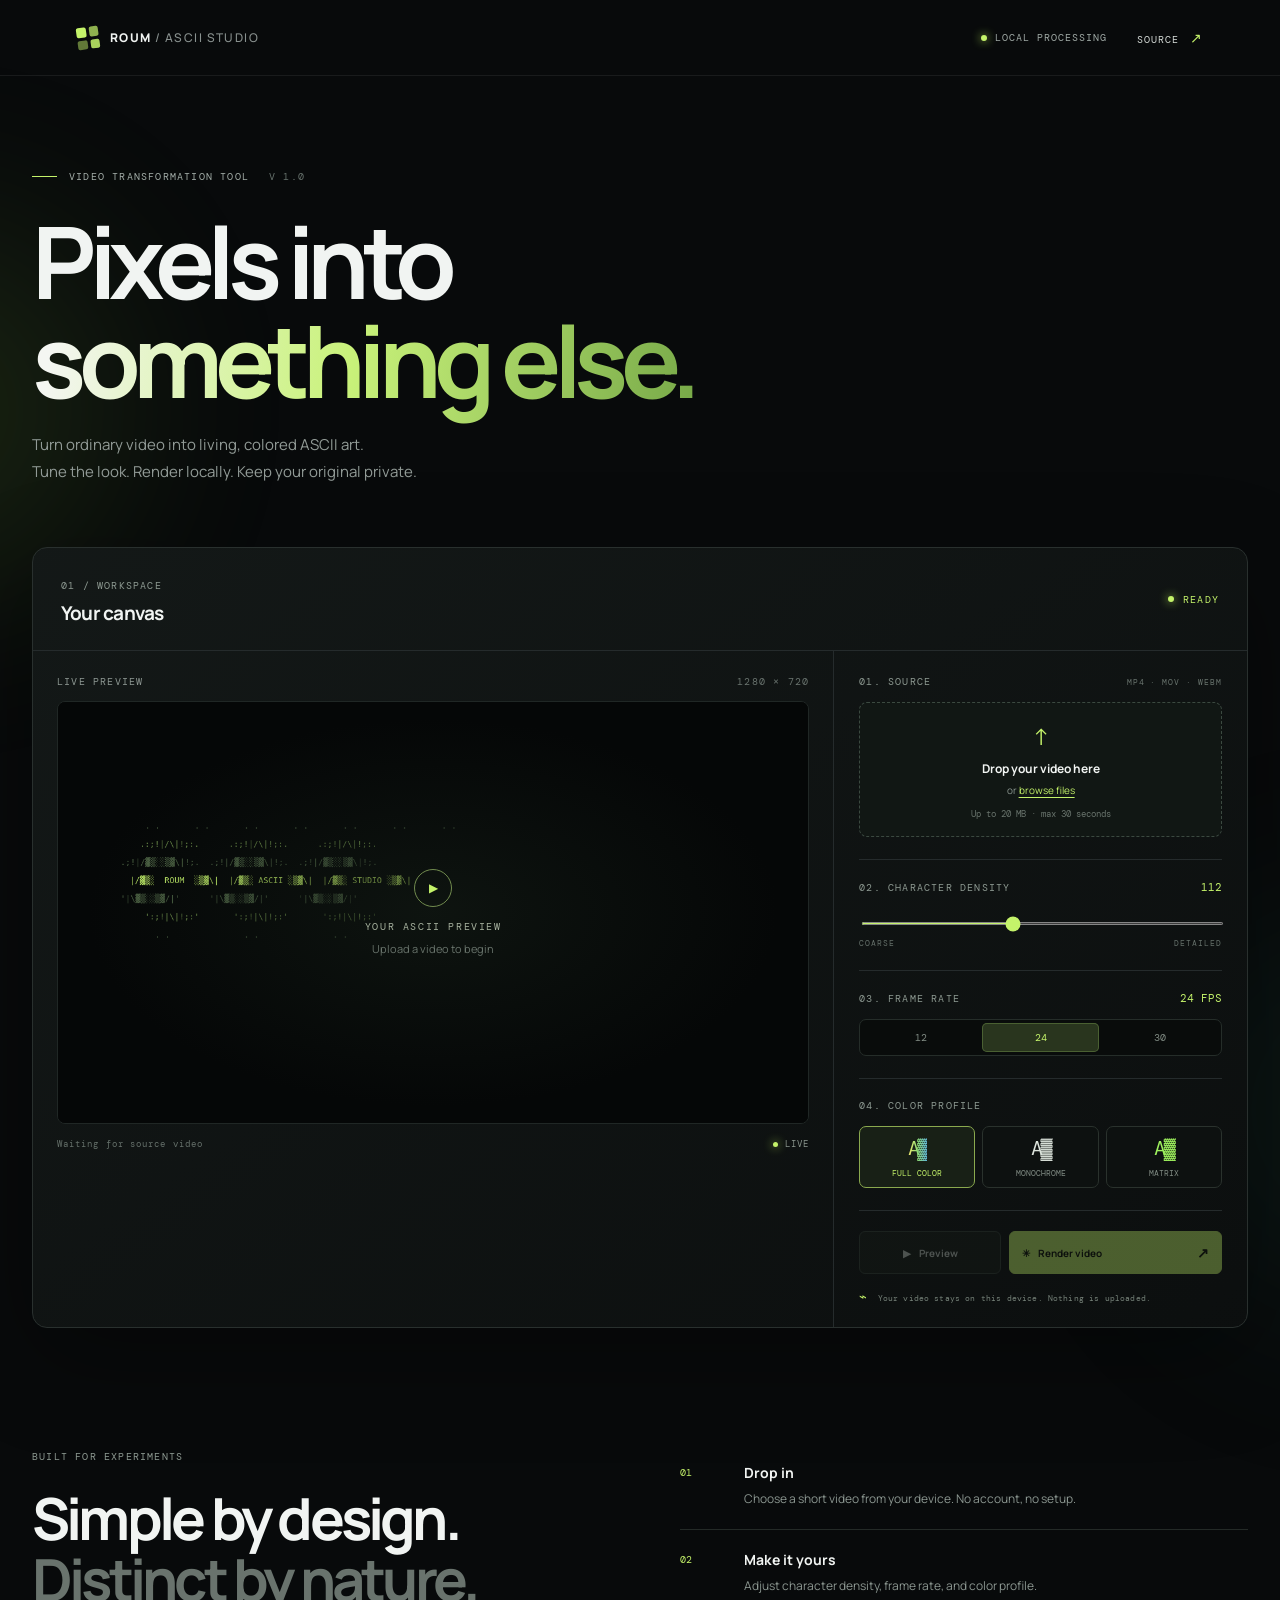
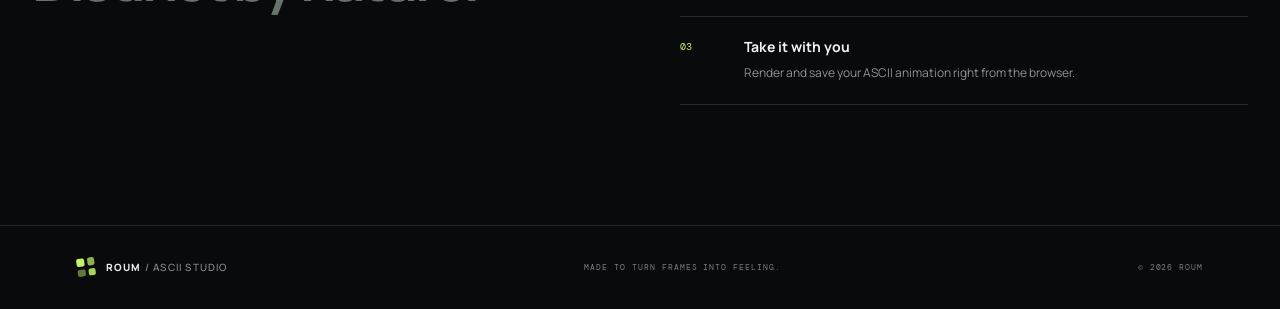
==== index.html @ 5802cc99 "Fix relative navigation for GitHub Pages project path" ====
<!doctype html>
<html lang="en"><head><meta charset="utf-8"><meta name="viewport" content="width=device-width, initial-scale=1, viewport-fit=cover"><meta name="theme-color" content="#080a0b"><meta name="description" content="Turn your videos into vivid, animated ASCII art. Free, private, and processed right in your browser."><title>Roum ASCII Studio — Video to ASCII</title><link rel="stylesheet" href="./styles.css"><script type="module" src="./app.js"></script></head>
<body><div class="ambient ambient-one"></div><div class="ambient ambient-two"></div>
<header class="topbar"><a class="brand" href="./" aria-label="Roum ASCII Studio home"><span class="brand-mark"><span></span><span></span><span></span><span></span></span><span>ROUM<span class="brand-light"> / ASCII STUDIO</span></span></a><div class="topbar-right"><span class="privacy"><i></i> LOCAL PROCESSING</span><a class="github-link" href="https://github.com/9wpxd9ychc-dot/roum-ascii-bot" target="_blank" rel="noreferrer">SOURCE <span>↗</span></a></div></header>
<main><section class="hero"><div class="eyebrow"><span class="eyebrow-line"></span> VIDEO TRANSFORMATION TOOL <span class="version">V 1.0</span></div><h1>Pixels into<br><span class="gradient-text">something else.</span></h1><p class="hero-copy">Turn ordinary video into living, colored ASCII art.<br class="desktop-only"> Tune the look. Render locally. Keep your original private.</p></section>
<section class="studio" aria-label="ASCII video studio"><div class="studio-head"><div><span class="section-kicker">01 / WORKSPACE</span><h2>Your canvas</h2></div><span class="workspace-status" id="workspaceStatus"><i></i> READY</span></div>
<div class="workspace-grid"><div class="preview-panel"><div class="panel-top"><span>LIVE PREVIEW</span><span class="preview-dimensions" id="previewDimensions">1280 × 720</span></div><div class="preview-wrap" id="previewWrap"><canvas id="previewCanvas" width="1280" height="720" aria-label="ASCII video preview"></canvas><div class="preview-overlay" id="previewOverlay"><div class="play-symbol">▶</div><span>YOUR ASCII PREVIEW</span><small>Upload a video to begin</small></div></div><div class="preview-foot"><span id="previewHint">Waiting for source video</span><span class="live-dot"><i></i> LIVE</span></div></div>
<aside class="control-panel"><div class="control-block"><div class="control-heading"><span class="section-kicker">01. SOURCE</span><span class="tiny-label">MP4 · MOV · WEBM</span></div><label class="upload-zone" id="uploadZone" for="videoInput"><input id="videoInput" type="file" accept="video/mp4,video/quicktime,video/webm,video/*"><span class="upload-icon">↑</span><strong>Drop your video here</strong><span>or <u>browse files</u></span><small>Up to 20 MB · max 30 seconds</small></label><div class="file-card hidden" id="fileCard"><span class="file-icon">▣</span><div class="file-info"><strong id="fileName">video.mp4</strong><small id="fileMeta">0 MB · 0:00</small></div><button class="icon-button" id="removeFile" type="button" aria-label="Remove video">×</button></div></div>
<div class="control-block"><div class="control-heading"><span class="section-kicker">02. CHARACTER DENSITY</span><output id="columnsValue">112</output></div><input id="columns" class="range" type="range" min="64" max="180" step="4" value="112"><div class="range-labels"><span>COARSE</span><span>DETAILED</span></div></div>
<div class="control-block"><div class="control-heading"><span class="section-kicker">03. FRAME RATE</span><output id="fpsValue">24 FPS</output></div><div class="segmented" role="group" aria-label="Frame rate"><button type="button" data-fps="12">12</button><button type="button" class="selected" data-fps="24">24</button><button type="button" data-fps="30">30</button></div></div>
<div class="control-block"><div class="control-heading"><span class="section-kicker">04. COLOR PROFILE</span></div><div class="palette-grid"><button type="button" class="palette selected" data-palette="color"><span class="palette-preview palette-color">A▓</span><span>FULL COLOR</span></button><button type="button" class="palette" data-palette="mono"><span class="palette-preview palette-mono">A▓</span><span>MONOCHROME</span></button><button type="button" class="palette" data-palette="matrix"><span class="palette-preview palette-matrix">A▓</span><span>MATRIX</span></button></div></div>
<div class="control-actions"><button class="button button-secondary" id="previewButton" type="button" disabled><span>▶</span> Preview</button><button class="button button-primary" id="renderButton" type="button" disabled><span>✳</span> Render video <span class="button-arrow">↗</span></button></div><p class="privacy-note"><span>⌁</span> Your video stays on this device. Nothing is uploaded.</p></aside></div>
<div class="render-progress hidden" id="renderProgress"><div class="progress-top"><span id="progressLabel">RENDERING YOUR VIDEO</span><strong id="progressPercent">0%</strong></div><div class="progress-track"><span id="progressBar"></span></div><p id="progressDetail">Preparing frames…</p></div><div class="result-panel hidden" id="resultPanel"><div class="result-copy"><span class="section-kicker">RENDER COMPLETE</span><strong>Your ASCII video is ready.</strong><small id="resultMeta">MP4 · ready to save</small></div><a class="button button-primary download-button" id="downloadButton" href="#" download="roum-ascii.mp4">↓ Download video</a></div></section>
<section class="how-section"><div><span class="section-kicker">BUILT FOR EXPERIMENTS</span><h2>Simple by design.<br><span class="muted-heading">Distinct by nature.</span></h2></div><div class="feature-list"><article><span class="feature-number">01</span><div><h3>Drop in</h3><p>Choose a short video from your device. No account, no setup.</p></div></article><article><span class="feature-number">02</span><div><h3>Make it yours</h3><p>Adjust character density, frame rate, and color profile.</p></div></article><article><span class="feature-number">03</span><div><h3>Take it with you</h3><p>Render and save your ASCII animation right from the browser.</p></div></article></div></section></main>
<footer><a class="brand footer-brand" href="./"><span class="brand-mark"><span></span><span></span><span></span><span></span></span><span>ROUM<span class="brand-light"> / ASCII STUDIO</span></span></a><span>MADE TO TURN FRAMES INTO FEELING.</span><span>© 2026 ROUM</span></footer><video id="sourceVideo" class="hidden-video" playsinline muted></video><div class="toast" id="toast" role="status" aria-live="polite"></div></body></html>
---- styles.css ----
@import url('https://fonts.googleapis.com/css2?family=DM+Mono:wght@400;500&family=Manrope:wght@400;500;600;700;800&display=swap');
:root{color-scheme:dark;--bg:#080a0b;--panel:#101314;--panel-2:#141819;--line:#252b2c;--muted:#858e8e;--text:#f1f4f2;--lime:#c4f36a;--lime-2:#a9d94d;--mono:'DM Mono',monospace;--sans:'Manrope',-apple-system,BlinkMacSystemFont,sans-serif}
*{box-sizing:border-box}html{scroll-behavior:smooth}body{margin:0;background:var(--bg);color:var(--text);font-family:var(--sans);min-height:100vh;overflow-x:hidden}button,input{font:inherit}button,a{-webkit-tap-highlight-color:transparent}a{color:inherit;text-decoration:none}.ambient{position:fixed;pointer-events:none;z-index:-1;border-radius:50%;filter:blur(100px);opacity:.12}.ambient-one{width:380px;height:380px;background:#8bcf3c;top:220px;left:-260px}.ambient-two{width:420px;height:420px;background:#236c56;right:-300px;top:900px}
.topbar{height:76px;border-bottom:1px solid rgba(255,255,255,.07);display:flex;align-items:center;justify-content:space-between;padding:0 clamp(22px,6vw,92px);position:relative;z-index:2}.brand{display:flex;align-items:center;gap:11px;font-size:12px;font-weight:800;letter-spacing:.12em}.brand-light{font-weight:500;color:#89918f}.brand-mark{width:22px;height:22px;display:grid;grid-template-columns:repeat(2,1fr);gap:3px;transform:rotate(-8deg)}.brand-mark span{background:var(--lime);border-radius:2px}.brand-mark span:nth-child(2){opacity:.72}.brand-mark span:nth-child(3){opacity:.48}.brand-mark span:nth-child(4){opacity:.86}.topbar-right{display:flex;align-items:center;gap:30px;font:10px var(--mono);letter-spacing:.1em;color:#a0aaa6}.privacy{display:flex;align-items:center;gap:8px}.privacy i,.workspace-status i,.live-dot i{display:inline-block;width:6px;height:6px;border-radius:50%;background:var(--lime);box-shadow:0 0 10px #b8ec59}.github-link{color:#d5dbd7}.github-link span{color:var(--lime);font-size:14px;margin-left:4px}
main{max-width:1280px;margin:auto;padding:0 32px}.hero{padding:94px 0 62px}.eyebrow,.section-kicker,.tiny-label,.panel-top,.preview-foot,.range-labels,.workspace-status,.privacy-note,.progress-top,footer>span{font:10px var(--mono);letter-spacing:.12em}.eyebrow{display:flex;align-items:center;gap:12px;color:#a3ada8}.eyebrow-line{width:25px;height:1px;background:var(--lime)}.version{color:#66716c;margin-left:8px}.hero h1{font-size:clamp(52px,8vw,100px);line-height:.99;letter-spacing:-.075em;margin:28px 0 22px;font-weight:700}.gradient-text{background:linear-gradient(100deg,#f4f6f2 4%,#c9f27a 48%,#77a948 100%);-webkit-background-clip:text;background-clip:text;color:transparent}.hero-copy{font-size:15px;line-height:1.8;color:#929b97;margin:0}
.studio{border:1px solid #29302e;background:linear-gradient(145deg,rgba(20,25,24,.97),rgba(12,15,15,.98));border-radius:15px;overflow:hidden;box-shadow:0 30px 100px #0005}.studio-head{display:flex;align-items:center;justify-content:space-between;padding:24px 28px;border-bottom:1px solid var(--line)}.section-kicker{color:#8d9991}.studio-head h2{font-size:19px;margin:6px 0 0;letter-spacing:-.04em}.workspace-status{color:var(--lime);display:flex;gap:9px;align-items:center}.workspace-grid{display:grid;grid-template-columns:minmax(0,1.65fr) minmax(310px,.85fr)}.preview-panel{padding:24px;border-right:1px solid var(--line);min-width:0}.panel-top,.preview-foot{display:flex;justify-content:space-between;color:#8c9691}.preview-dimensions{color:#69736e}.preview-wrap{position:relative;background:#050707;border:1px solid #202725;border-radius:8px;margin-top:13px;overflow:hidden;aspect-ratio:16/9;display:grid;place-items:center}.preview-wrap canvas{display:block;width:100%;height:100%;object-fit:contain}.preview-overlay{position:absolute;inset:0;display:flex;align-items:center;justify-content:center;flex-direction:column;gap:8px;background:radial-gradient(ellipse at center,#121a14aa,transparent 65%);font:10px var(--mono);letter-spacing:.16em;color:#a7b29f;pointer-events:none}.preview-overlay small{font:11px var(--sans);letter-spacing:0;color:#69746c}.play-symbol{width:38px;height:38px;border:1px solid #718b4e;border-radius:50%;display:grid;place-items:center;color:var(--lime);font-size:12px;padding-left:3px;margin-bottom:5px}.preview-foot{margin-top:14px;color:#65706a;font-size:9px}.live-dot{color:#8b968e;display:flex;align-items:center;gap:7px}.live-dot i{width:5px;height:5px}
.control-panel{padding:24px 25px 20px}.control-block{padding-bottom:22px;margin-bottom:20px;border-bottom:1px solid var(--line)}.control-heading{display:flex;justify-content:space-between;align-items:center;margin-bottom:14px}.control-heading output{font:11px var(--mono);color:var(--lime)}.tiny-label{font-size:8px;color:#69746e}.upload-zone{min-height:135px;border:1px dashed #3b4940;border-radius:8px;background:#111714;display:flex;align-items:center;justify-content:center;flex-direction:column;gap:6px;cursor:pointer;transition:.2s}.upload-zone:hover,.upload-zone.dragover{border-color:var(--lime);background:#151e14}.upload-zone input{position:absolute;width:1px;height:1px;opacity:0}.upload-zone strong{font-size:12px}.upload-zone>span:not(.upload-icon){font-size:10px;color:#8b9690}.upload-zone u{color:var(--lime);text-underline-offset:3px}.upload-zone small{font:9px var(--mono);color:#68736c;margin-top:5px}.upload-icon{font-size:23px;color:var(--lime);margin-bottom:2px}.file-card{display:flex;align-items:center;gap:11px;padding:12px;background:#171d19;border:1px solid #34412f;border-radius:7px}.file-icon{font-size:18px;color:var(--lime)}.file-info{display:flex;flex-direction:column;gap:4px;min-width:0;flex:1}.file-info strong{font-size:10px;white-space:nowrap;overflow:hidden;text-overflow:ellipsis}.file-info small{font:9px var(--mono);color:#8b958e}.icon-button{background:none;border:0;color:#9ba69d;font-size:21px;cursor:pointer;padding:2px 6px}.range{width:100%;accent-color:var(--lime);height:3px;cursor:pointer}.range-labels{display:flex;justify-content:space-between;color:#65706a;font-size:8px;margin-top:8px}.segmented{display:grid;grid-template-columns:repeat(3,1fr);padding:3px;background:#090c0b;border:1px solid #252d29;border-radius:7px;gap:3px}.segmented button{border:0;background:transparent;color:#818c84;border-radius:5px;padding:8px;font:10px var(--mono);cursor:pointer}.segmented button.selected{background:#29351e;color:var(--lime);box-shadow:inset 0 0 0 1px #4a6032}.palette-grid{display:grid;grid-template-columns:repeat(3,1fr);gap:7px}.palette{border:1px solid #2a322d;background:#0d1110;border-radius:7px;padding:8px 3px 9px;color:#818c84;display:flex;align-items:center;flex-direction:column;gap:7px;font:8px var(--mono);cursor:pointer}.palette.selected{border-color:#8aa94e;background:#182016;color:var(--lime)}.palette-preview{font:20px var(--mono);letter-spacing:-.12em}.palette-color{background:linear-gradient(90deg,#f4e86d,#8edb75,#63bce0);-webkit-background-clip:text;background-clip:text;color:transparent}.palette-mono{color:#dce4dc}.palette-matrix{color:#9df05d}.control-actions{display:grid;grid-template-columns:.8fr 1.2fr;gap:8px}.button{min-height:43px;border-radius:6px;padding:0 12px;display:inline-flex;align-items:center;justify-content:center;gap:8px;font-size:10px;font-weight:700;cursor:pointer;transition:transform .2s,background .2s,border-color .2s}.button:disabled{opacity:.35;cursor:not-allowed}.button:not(:disabled):hover{transform:translateY(-2px)}.button-secondary{border:1px solid #38433b;background:#171d19;color:#c5cec6}.button-primary{border:1px solid var(--lime);background:var(--lime);color:#10150b}.button-primary:not(:disabled):hover{background:#d4ff7a}.button-arrow{margin-left:auto;font-size:14px}.privacy-note{font-size:8px;letter-spacing:.02em;color:#77837a;line-height:1.5;margin:13px 0 0}.privacy-note span{color:var(--lime);font-size:13px;margin-right:5px}.render-progress{padding:20px 28px;border-top:1px solid var(--line);background:#111614}.progress-top{display:flex;justify-content:space-between;color:#9ba69e}.progress-top strong{color:var(--lime);font-weight:400}.progress-track{height:4px;background:#29312b;border-radius:5px;overflow:hidden;margin:12px 0 8px}.progress-track span{height:100%;width:0;display:block;background:var(--lime);transition:width .2s}.render-progress p{margin:0;color:#77837b;font-size:10px}.result-panel{display:flex;align-items:center;justify-content:space-between;gap:20px;padding:18px 28px;border-top:1px solid #34452b;background:#141b12}.result-copy{display:flex;flex-direction:column;gap:5px}.result-copy strong{font-size:14px}.result-copy small{color:#84917f;font:9px var(--mono)}.download-button{white-space:nowrap}
.how-section{display:grid;grid-template-columns:1fr 1fr;gap:80px;padding:115px 0 120px}.how-section h2{font-size:clamp(36px,5vw,58px);line-height:1.06;letter-spacing:-.065em;margin:22px 0}.muted-heading{color:#69736d}.feature-list article{display:grid;grid-template-columns:48px 1fr;gap:16px;padding:20px 0;border-bottom:1px solid #242a27}.feature-number{font:10px var(--mono);color:var(--lime);padding-top:3px}.feature-list h3{font-size:14px;margin:0 0 7px}.feature-list p{font-size:12px;line-height:1.7;color:#8b9690;margin:0;max-width:350px}
footer{border-top:1px solid #202624;min-height:84px;padding:20px clamp(22px,6vw,92px);display:flex;align-items:center;justify-content:space-between;gap:20px;color:#77817b}footer>span{font-size:8px}.footer-brand{color:#e7ece8;font-size:10px}.footer-brand .brand-mark{width:18px;height:18px}.hidden{display:none!important}.hidden-video{position:fixed;width:1px;height:1px;opacity:0;pointer-events:none;left:-10px;top:-10px}.toast{position:fixed;bottom:24px;left:50%;transform:translate(-50%,20px);opacity:0;pointer-events:none;background:#e0f7b0;color:#10160b;border-radius:6px;padding:12px 18px;font-size:12px;font-weight:700;box-shadow:0 10px 40px #0008;transition:.25s;z-index:5;max-width:calc(100vw - 32px)}.toast.show{opacity:1;transform:translate(-50%,0)}
@media(max-width:900px){main{padding:0 22px}.workspace-grid{grid-template-columns:1fr}.preview-panel{border-right:0;border-bottom:1px solid var(--line)}.control-panel{display:grid;grid-template-columns:1fr 1fr;gap:0 22px}.control-block:nth-child(1){grid-column:1/-1}.control-actions,.privacy-note{grid-column:1/-1}.how-section{gap:40px}}
@media(max-width:600px){.topbar{height:64px;padding:0 18px}.brand{font-size:10px;gap:8px}.brand-mark{width:18px;height:18px}.topbar-right{gap:0}.privacy{display:none}.github-link{font-size:9px}main{padding:0 14px}.hero{padding:68px 4px 42px}.hero h1{font-size:clamp(48px,13vw,72px);margin-top:24px}.hero-copy{font-size:12px}.studio-head{padding:18px}.preview-panel{padding:14px}.control-panel{padding:20px 16px;grid-template-columns:1fr}.control-block:nth-child(1),.control-actions,.privacy-note{grid-column:auto}.control-block{margin-bottom:16px;padding-bottom:17px}.studio-head h2{font-size:17px}.workspace-status{font-size:8px}.result-panel{align-items:flex-start;flex-direction:column;padding:18px}.download-button{width:100%}.how-section{grid-template-columns:1fr;gap:14px;padding:76px 4px 78px}.how-section h2{font-size:43px}.feature-list article{padding:16px 0}footer{padding:22px 18px;flex-wrap:wrap}footer>span:nth-child(2){order:3;width:100%;font-size:7px}.desktop-only{display:none}}
@media(prefers-reduced-motion:reduce){*,*::before,*::after{scroll-behavior:auto!important;transition:none!important;animation:none!important}}
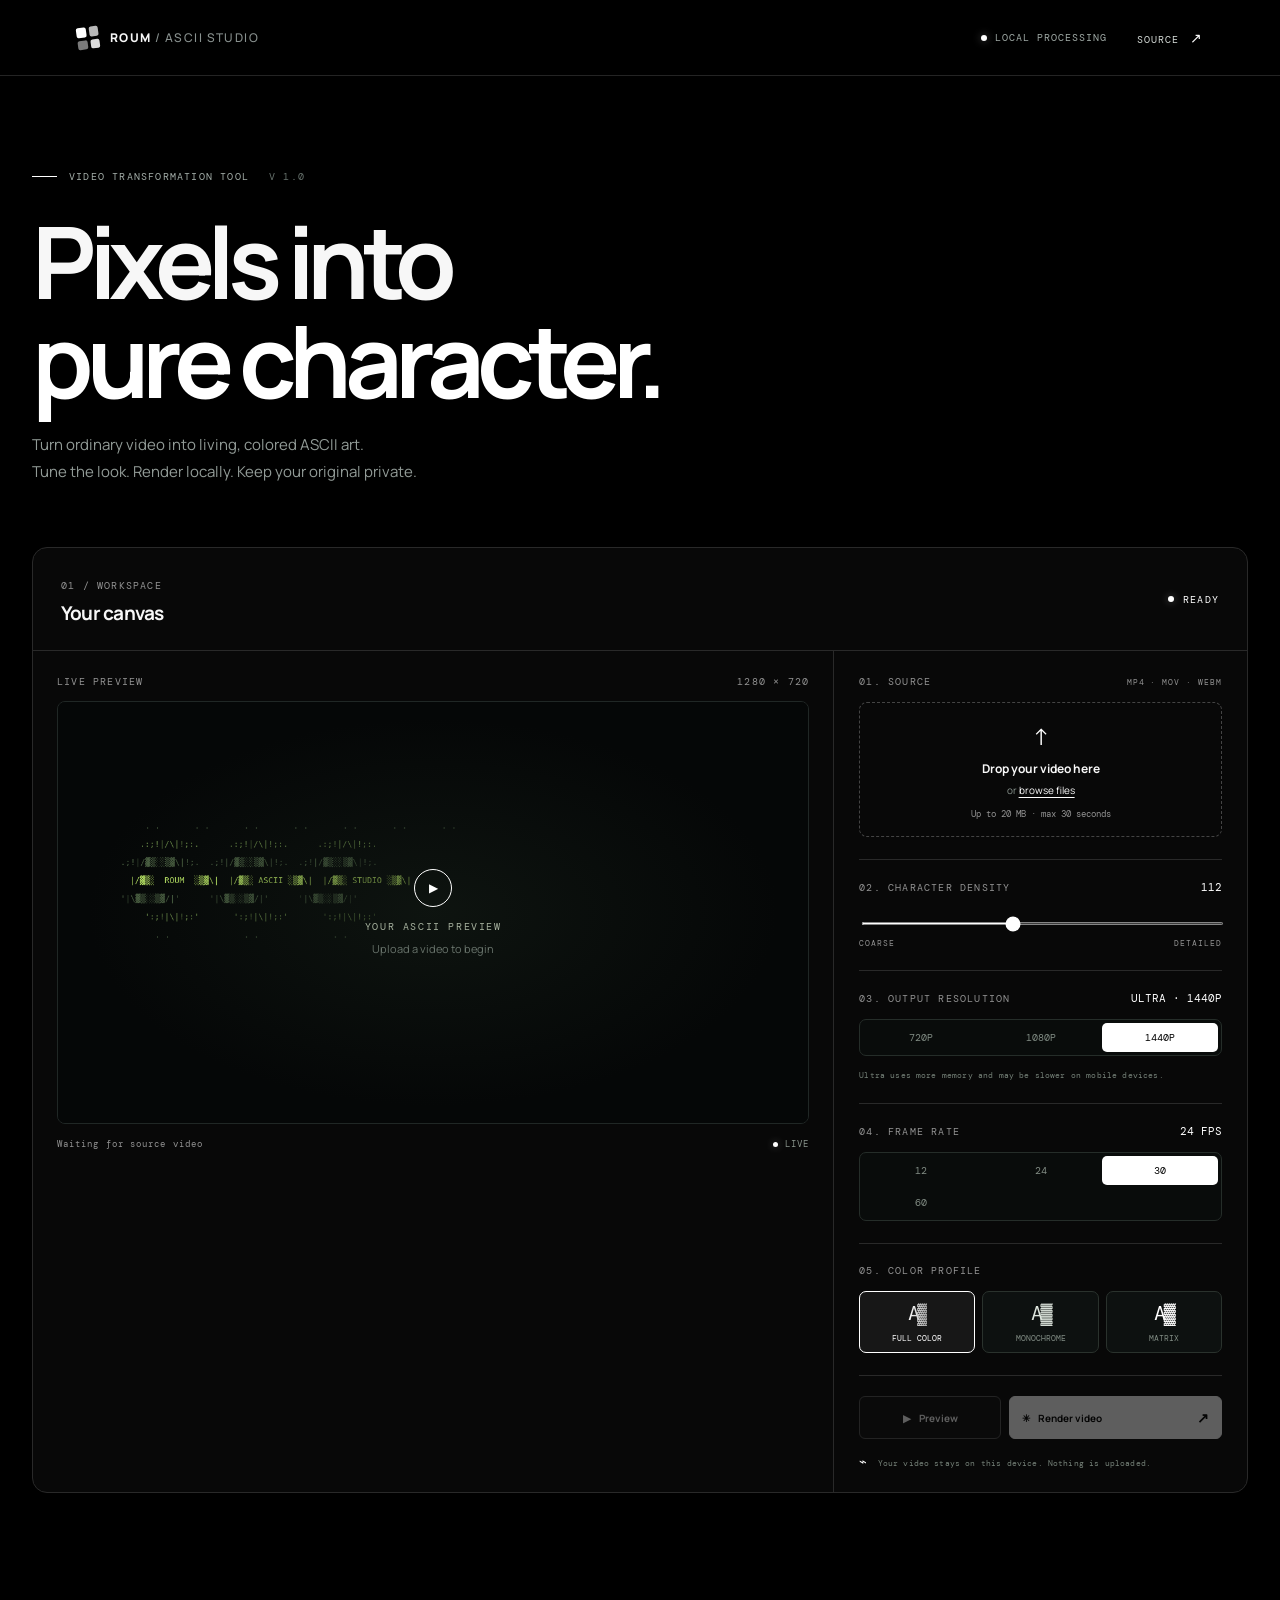
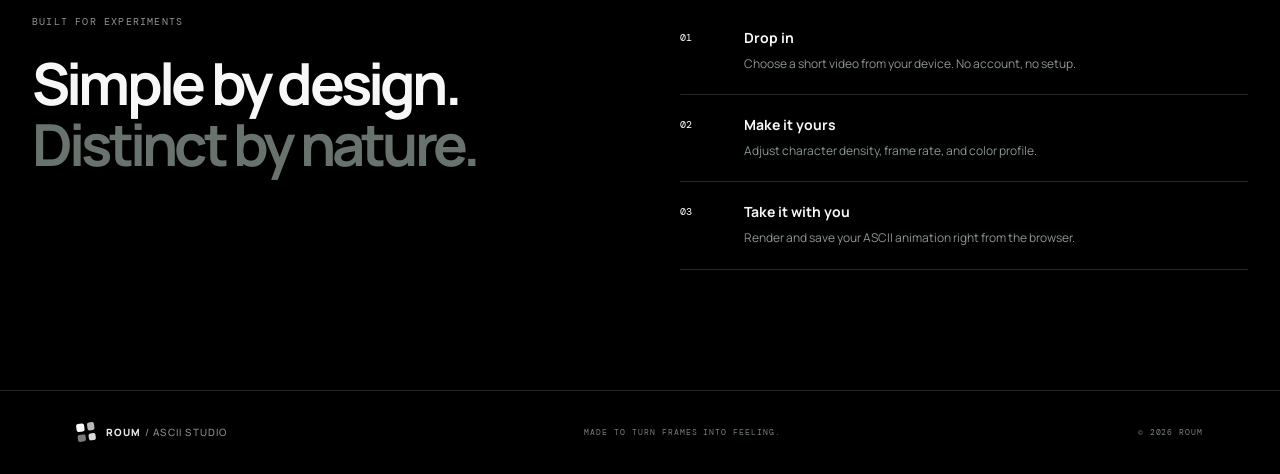
==== commit 2bc3eb1b: "Add output quality presets and update studio copy" ====
--- a/index.html
+++ b/index.html
@@ -1,14 +1,15 @@
 <!doctype html>
-<html lang="en"><head><meta charset="utf-8"><meta name="viewport" content="width=device-width, initial-scale=1, viewport-fit=cover"><meta name="theme-color" content="#080a0b"><meta name="description" content="Turn your videos into vivid, animated ASCII art. Free, private, and processed right in your browser."><title>Roum ASCII Studio — Video to ASCII</title><link rel="stylesheet" href="./styles.css"><script type="module" src="./app.js"></script></head>
+<html lang="en"><head><meta charset="utf-8"><meta name="viewport" content="width=device-width, initial-scale=1, viewport-fit=cover"><meta name="theme-color" content="#000000"><meta name="description" content="Turn videos into high-detail ASCII animation. Private, local processing with adjustable output quality."><title>Roum ASCII Studio — Video to ASCII</title><link rel="stylesheet" href="./styles.css"><script type="module" src="./app.js"></script></head>
 <body><div class="ambient ambient-one"></div><div class="ambient ambient-two"></div>
 <header class="topbar"><a class="brand" href="./" aria-label="Roum ASCII Studio home"><span class="brand-mark"><span></span><span></span><span></span><span></span></span><span>ROUM<span class="brand-light"> / ASCII STUDIO</span></span></a><div class="topbar-right"><span class="privacy"><i></i> LOCAL PROCESSING</span><a class="github-link" href="https://github.com/9wpxd9ychc-dot/roum-ascii-bot" target="_blank" rel="noreferrer">SOURCE <span>↗</span></a></div></header>
-<main><section class="hero"><div class="eyebrow"><span class="eyebrow-line"></span> VIDEO TRANSFORMATION TOOL <span class="version">V 1.0</span></div><h1>Pixels into<br><span class="gradient-text">something else.</span></h1><p class="hero-copy">Turn ordinary video into living, colored ASCII art.<br class="desktop-only"> Tune the look. Render locally. Keep your original private.</p></section>
+<main><section class="hero"><div class="eyebrow"><span class="eyebrow-line"></span> VIDEO TRANSFORMATION TOOL <span class="version">V 1.0</span></div><h1>Pixels into<br><span class="gradient-text">pure character.</span></h1><p class="hero-copy">Turn ordinary video into living, colored ASCII art.<br class="desktop-only"> Tune the look. Render locally. Keep your original private.</p></section>
 <section class="studio" aria-label="ASCII video studio"><div class="studio-head"><div><span class="section-kicker">01 / WORKSPACE</span><h2>Your canvas</h2></div><span class="workspace-status" id="workspaceStatus"><i></i> READY</span></div>
 <div class="workspace-grid"><div class="preview-panel"><div class="panel-top"><span>LIVE PREVIEW</span><span class="preview-dimensions" id="previewDimensions">1280 × 720</span></div><div class="preview-wrap" id="previewWrap"><canvas id="previewCanvas" width="1280" height="720" aria-label="ASCII video preview"></canvas><div class="preview-overlay" id="previewOverlay"><div class="play-symbol">▶</div><span>YOUR ASCII PREVIEW</span><small>Upload a video to begin</small></div></div><div class="preview-foot"><span id="previewHint">Waiting for source video</span><span class="live-dot"><i></i> LIVE</span></div></div>
 <aside class="control-panel"><div class="control-block"><div class="control-heading"><span class="section-kicker">01. SOURCE</span><span class="tiny-label">MP4 · MOV · WEBM</span></div><label class="upload-zone" id="uploadZone" for="videoInput"><input id="videoInput" type="file" accept="video/mp4,video/quicktime,video/webm,video/*"><span class="upload-icon">↑</span><strong>Drop your video here</strong><span>or <u>browse files</u></span><small>Up to 20 MB · max 30 seconds</small></label><div class="file-card hidden" id="fileCard"><span class="file-icon">▣</span><div class="file-info"><strong id="fileName">video.mp4</strong><small id="fileMeta">0 MB · 0:00</small></div><button class="icon-button" id="removeFile" type="button" aria-label="Remove video">×</button></div></div>
 <div class="control-block"><div class="control-heading"><span class="section-kicker">02. CHARACTER DENSITY</span><output id="columnsValue">112</output></div><input id="columns" class="range" type="range" min="64" max="180" step="4" value="112"><div class="range-labels"><span>COARSE</span><span>DETAILED</span></div></div>
-<div class="control-block"><div class="control-heading"><span class="section-kicker">03. FRAME RATE</span><output id="fpsValue">24 FPS</output></div><div class="segmented" role="group" aria-label="Frame rate"><button type="button" data-fps="12">12</button><button type="button" class="selected" data-fps="24">24</button><button type="button" data-fps="30">30</button></div></div>
-<div class="control-block"><div class="control-heading"><span class="section-kicker">04. COLOR PROFILE</span></div><div class="palette-grid"><button type="button" class="palette selected" data-palette="color"><span class="palette-preview palette-color">A▓</span><span>FULL COLOR</span></button><button type="button" class="palette" data-palette="mono"><span class="palette-preview palette-mono">A▓</span><span>MONOCHROME</span></button><button type="button" class="palette" data-palette="matrix"><span class="palette-preview palette-matrix">A▓</span><span>MATRIX</span></button></div></div>
+<div class="control-block"><div class="control-heading"><span class="section-kicker">03. OUTPUT RESOLUTION</span><output id="resolutionValue">ULTRA · 1440P</output></div><div class="segmented resolution-options" role="group" aria-label="Output resolution"><button type="button" data-quality="standard">720P</button><button type="button" data-quality="high">1080P</button><button type="button" class="selected" data-quality="ultra">1440P</button></div><p class="privacy-note">Ultra uses more memory and may be slower on mobile devices.</p></div>
+<div class="control-block"><div class="control-heading"><span class="section-kicker">04. FRAME RATE</span><output id="fpsValue">30 FPS</output></div><div class="segmented" role="group" aria-label="Frame rate"><button type="button" data-fps="12">12</button><button type="button" data-fps="24">24</button><button type="button" class="selected" data-fps="30">30</button><button type="button" data-fps="60">60</button></div></div>
+<div class="control-block"><div class="control-heading"><span class="section-kicker">05. COLOR PROFILE</span></div><div class="palette-grid"><button type="button" class="palette selected" data-palette="color"><span class="palette-preview palette-color">A▓</span><span>FULL COLOR</span></button><button type="button" class="palette" data-palette="mono"><span class="palette-preview palette-mono">A▓</span><span>MONOCHROME</span></button><button type="button" class="palette" data-palette="matrix"><span class="palette-preview palette-matrix">A▓</span><span>MATRIX</span></button></div></div>
 <div class="control-actions"><button class="button button-secondary" id="previewButton" type="button" disabled><span>▶</span> Preview</button><button class="button button-primary" id="renderButton" type="button" disabled><span>✳</span> Render video <span class="button-arrow">↗</span></button></div><p class="privacy-note"><span>⌁</span> Your video stays on this device. Nothing is uploaded.</p></aside></div>
 <div class="render-progress hidden" id="renderProgress"><div class="progress-top"><span id="progressLabel">RENDERING YOUR VIDEO</span><strong id="progressPercent">0%</strong></div><div class="progress-track"><span id="progressBar"></span></div><p id="progressDetail">Preparing frames…</p></div><div class="result-panel hidden" id="resultPanel"><div class="result-copy"><span class="section-kicker">RENDER COMPLETE</span><strong>Your ASCII video is ready.</strong><small id="resultMeta">MP4 · ready to save</small></div><a class="button button-primary download-button" id="downloadButton" href="#" download="roum-ascii.mp4">↓ Download video</a></div></section>
 <section class="how-section"><div><span class="section-kicker">BUILT FOR EXPERIMENTS</span><h2>Simple by design.<br><span class="muted-heading">Distinct by nature.</span></h2></div><div class="feature-list"><article><span class="feature-number">01</span><div><h3>Drop in</h3><p>Choose a short video from your device. No account, no setup.</p></div></article><article><span class="feature-number">02</span><div><h3>Make it yours</h3><p>Adjust character density, frame rate, and color profile.</p></div></article><article><span class="feature-number">03</span><div><h3>Take it with you</h3><p>Render and save your ASCII animation right from the browser.</p></div></article></div></section></main>
--- a/styles.css
+++ b/styles.css
@@ -9,4 +9,32 @@
 footer{border-top:1px solid #202624;min-height:84px;padding:20px clamp(22px,6vw,92px);display:flex;align-items:center;justify-content:space-between;gap:20px;color:#77817b}footer>span{font-size:8px}.footer-brand{color:#e7ece8;font-size:10px}.footer-brand .brand-mark{width:18px;height:18px}.hidden{display:none!important}.hidden-video{position:fixed;width:1px;height:1px;opacity:0;pointer-events:none;left:-10px;top:-10px}.toast{position:fixed;bottom:24px;left:50%;transform:translate(-50%,20px);opacity:0;pointer-events:none;background:#e0f7b0;color:#10160b;border-radius:6px;padding:12px 18px;font-size:12px;font-weight:700;box-shadow:0 10px 40px #0008;transition:.25s;z-index:5;max-width:calc(100vw - 32px)}.toast.show{opacity:1;transform:translate(-50%,0)}
 @media(max-width:900px){main{padding:0 22px}.workspace-grid{grid-template-columns:1fr}.preview-panel{border-right:0;border-bottom:1px solid var(--line)}.control-panel{display:grid;grid-template-columns:1fr 1fr;gap:0 22px}.control-block:nth-child(1){grid-column:1/-1}.control-actions,.privacy-note{grid-column:1/-1}.how-section{gap:40px}}
 @media(max-width:600px){.topbar{height:64px;padding:0 18px}.brand{font-size:10px;gap:8px}.brand-mark{width:18px;height:18px}.topbar-right{gap:0}.privacy{display:none}.github-link{font-size:9px}main{padding:0 14px}.hero{padding:68px 4px 42px}.hero h1{font-size:clamp(48px,13vw,72px);margin-top:24px}.hero-copy{font-size:12px}.studio-head{padding:18px}.preview-panel{padding:14px}.control-panel{padding:20px 16px;grid-template-columns:1fr}.control-block:nth-child(1),.control-actions,.privacy-note{grid-column:auto}.control-block{margin-bottom:16px;padding-bottom:17px}.studio-head h2{font-size:17px}.workspace-status{font-size:8px}.result-panel{align-items:flex-start;flex-direction:column;padding:18px}.download-button{width:100%}.how-section{grid-template-columns:1fr;gap:14px;padding:76px 4px 78px}.how-section h2{font-size:43px}.feature-list article{padding:16px 0}footer{padding:22px 18px;flex-wrap:wrap}footer>span:nth-child(2){order:3;width:100%;font-size:7px}.desktop-only{display:none}}
-@media(prefers-reduced-motion:reduce){*,*::before,*::after{scroll-behavior:auto!important;transition:none!important;animation:none!important}}+@media(prefers-reduced-motion:reduce){*,*::before,*::after{scroll-behavior:auto!important;transition:none!important;animation:none!important}}
+
+/* Roum ASCII Studio — classic monochrome interface */
+:root{--bg:#000;--panel:#090909;--panel-2:#111;--line:#292929;--muted:#929292;--text:#f7f7f7;--lime:#fff;--lime-2:#ddd}
+body{background:#000}
+.ambient{display:none}
+.topbar{border-color:#242424}
+.brand-mark span{background:#fff}
+.eyebrow-line{background:#fff}
+.gradient-text{background:none;color:#fff}
+.studio{background:#080808;border-color:#292929;box-shadow:0 28px 90px #000}
+.workspace-status i,.privacy i,.live-dot i{background:#fff;box-shadow:0 0 8px #ffffff55}
+.upload-zone{background:#080808;border-color:#444}
+.upload-zone:hover,.upload-zone.dragover{border-color:#fff;background:#111}
+.upload-icon,.upload-zone u,.control-heading output,.feature-number,.privacy-note span{color:#fff}
+.segmented button.selected{background:#fff;color:#000;box-shadow:none}
+.palette.selected{border-color:#fff;background:#171717;color:#fff}
+.button-primary{border-color:#fff;background:#fff;color:#000}
+.button-primary:not(:disabled):hover{background:#dedede}
+.button-secondary{border-color:#555;background:#101010;color:#fff}
+.progress-track span{background:#fff}
+.result-panel{border-color:#333;background:#101010}
+.toast{background:#fff;color:#000}
+.play-symbol{border-color:#fff;color:#fff}
+.file-card{background:#111;border-color:#383838}
+.upload-zone small,.range-labels,.preview-foot,.tiny-label,.section-kicker,.panel-top,.preview-dimensions,.progress-top{color:#929292}
+.palette-color{background:linear-gradient(90deg,#fff,#aaa);-webkit-background-clip:text;background-clip:text}
+.palette-matrix{color:#fff}
+@media(prefers-reduced-motion:reduce){.button:not(:disabled):hover{transform:none}}
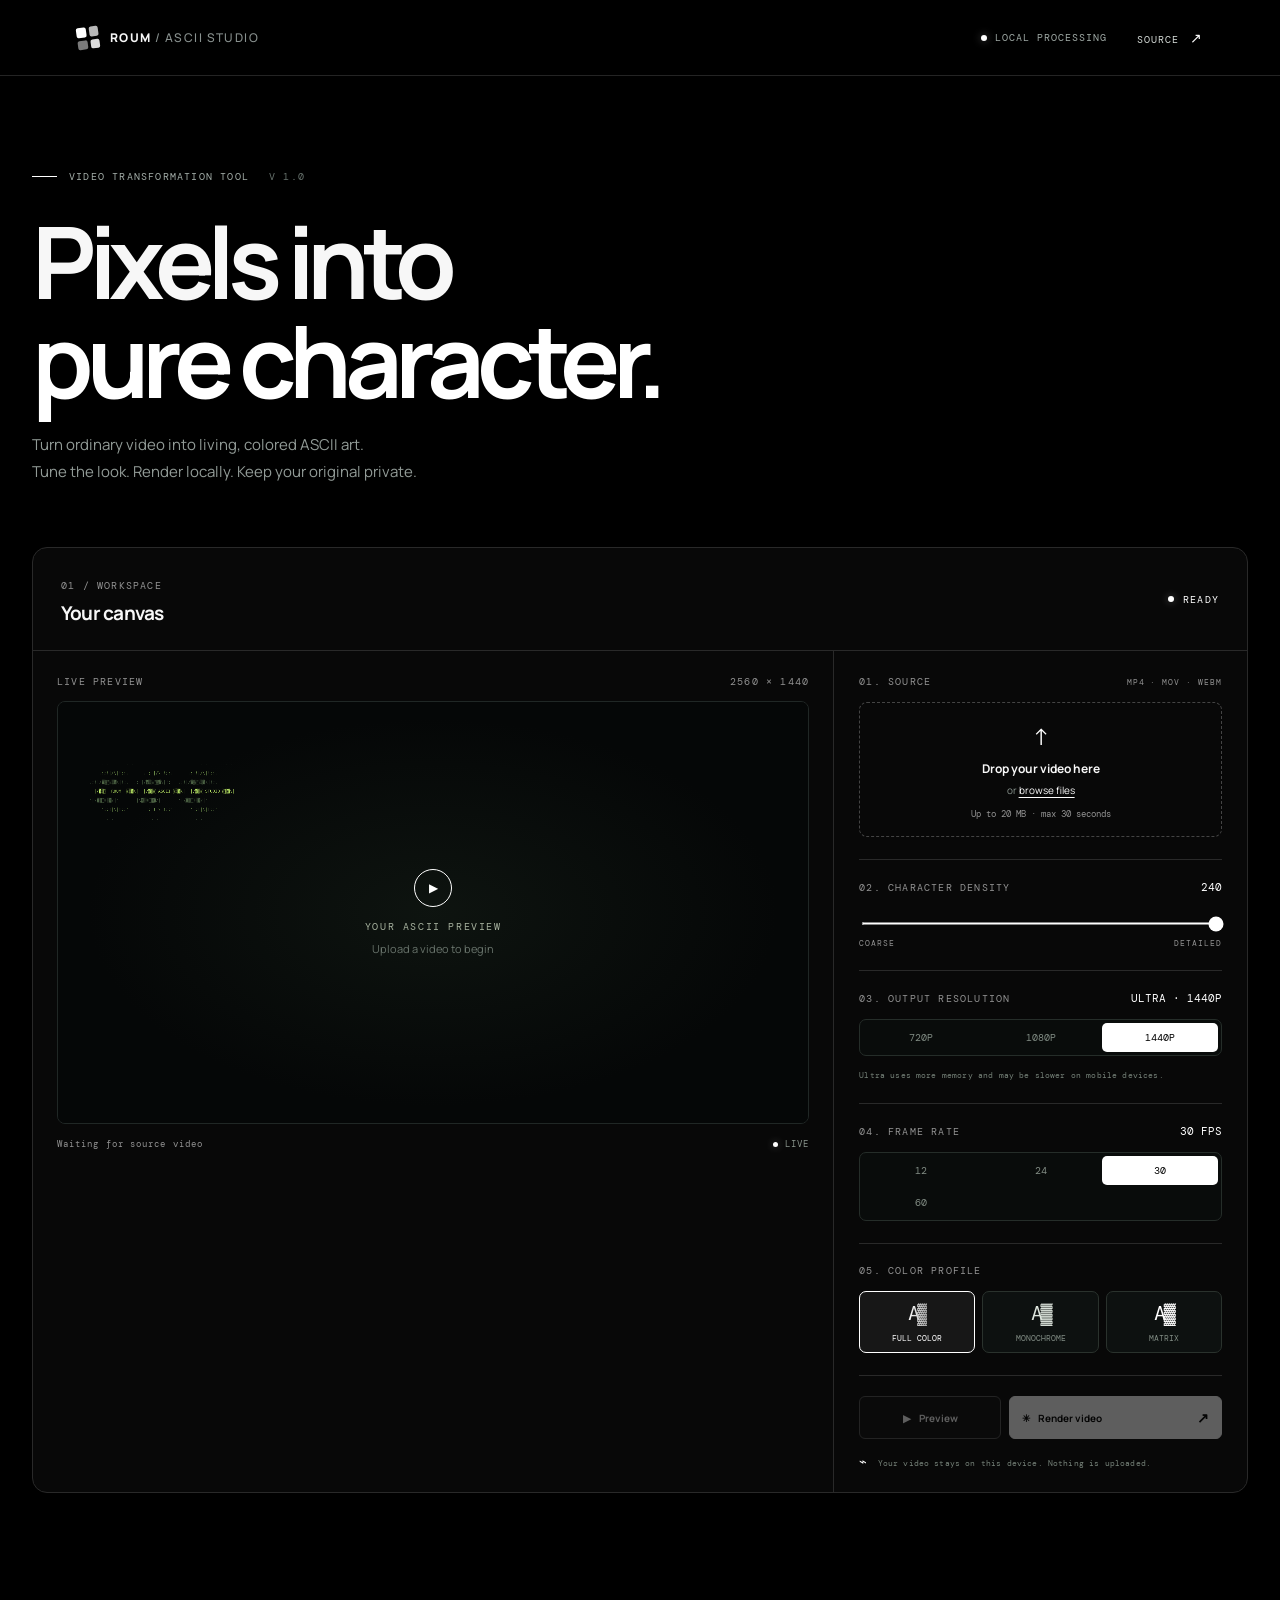
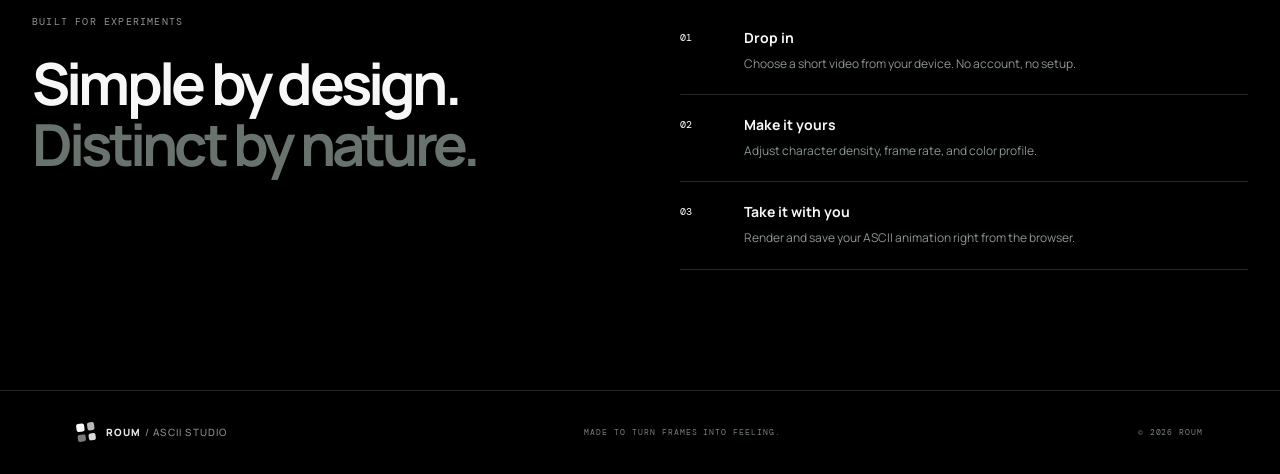
==== commit f8c76ed5: "Add Save to Photos action" ====
--- a/index.html
+++ b/index.html
@@ -11,6 +11,6 @@
 <div class="control-block"><div class="control-heading"><span class="section-kicker">04. FRAME RATE</span><output id="fpsValue">30 FPS</output></div><div class="segmented" role="group" aria-label="Frame rate"><button type="button" data-fps="12">12</button><button type="button" data-fps="24">24</button><button type="button" class="selected" data-fps="30">30</button><button type="button" data-fps="60">60</button></div></div>
 <div class="control-block"><div class="control-heading"><span class="section-kicker">05. COLOR PROFILE</span></div><div class="palette-grid"><button type="button" class="palette selected" data-palette="color"><span class="palette-preview palette-color">A▓</span><span>FULL COLOR</span></button><button type="button" class="palette" data-palette="mono"><span class="palette-preview palette-mono">A▓</span><span>MONOCHROME</span></button><button type="button" class="palette" data-palette="matrix"><span class="palette-preview palette-matrix">A▓</span><span>MATRIX</span></button></div></div>
 <div class="control-actions"><button class="button button-secondary" id="previewButton" type="button" disabled><span>▶</span> Preview</button><button class="button button-primary" id="renderButton" type="button" disabled><span>✳</span> Render video <span class="button-arrow">↗</span></button></div><p class="privacy-note"><span>⌁</span> Your video stays on this device. Nothing is uploaded.</p></aside></div>
-<div class="render-progress hidden" id="renderProgress"><div class="progress-top"><span id="progressLabel">RENDERING YOUR VIDEO</span><strong id="progressPercent">0%</strong></div><div class="progress-track"><span id="progressBar"></span></div><p id="progressDetail">Preparing frames…</p></div><div class="result-panel hidden" id="resultPanel"><div class="result-copy"><span class="section-kicker">RENDER COMPLETE</span><strong>Your ASCII video is ready.</strong><small id="resultMeta">MP4 · ready to save</small></div><a class="button button-primary download-button" id="downloadButton" href="#" download="roum-ascii.mp4">↓ Download video</a></div></section>
+<div class="render-progress hidden" id="renderProgress"><div class="progress-top"><span id="progressLabel">RENDERING YOUR VIDEO</span><strong id="progressPercent">0%</strong></div><div class="progress-track"><span id="progressBar"></span></div><p id="progressDetail">Preparing frames…</p></div><div class="result-panel hidden" id="resultPanel"><div class="result-copy"><span class="section-kicker">RENDER COMPLETE</span><strong>Your ASCII video is ready.</strong><small id="resultMeta">MP4 · ready to save</small></div><div class="result-actions"><button class="button button-secondary" id="saveGalleryButton" type="button">↗ Save to Photos</button><a class="button button-primary download-button" id="downloadButton" href="#" download="roum-ascii.mp4">↓ Download video</a></div></div></section>
 <section class="how-section"><div><span class="section-kicker">BUILT FOR EXPERIMENTS</span><h2>Simple by design.<br><span class="muted-heading">Distinct by nature.</span></h2></div><div class="feature-list"><article><span class="feature-number">01</span><div><h3>Drop in</h3><p>Choose a short video from your device. No account, no setup.</p></div></article><article><span class="feature-number">02</span><div><h3>Make it yours</h3><p>Adjust character density, frame rate, and color profile.</p></div></article><article><span class="feature-number">03</span><div><h3>Take it with you</h3><p>Render and save your ASCII animation right from the browser.</p></div></article></div></section></main>
 <footer><a class="brand footer-brand" href="./"><span class="brand-mark"><span></span><span></span><span></span><span></span></span><span>ROUM<span class="brand-light"> / ASCII STUDIO</span></span></a><span>MADE TO TURN FRAMES INTO FEELING.</span><span>© 2026 ROUM</span></footer><video id="sourceVideo" class="hidden-video" playsinline muted></video><div class="toast" id="toast" role="status" aria-live="polite"></div></body></html>
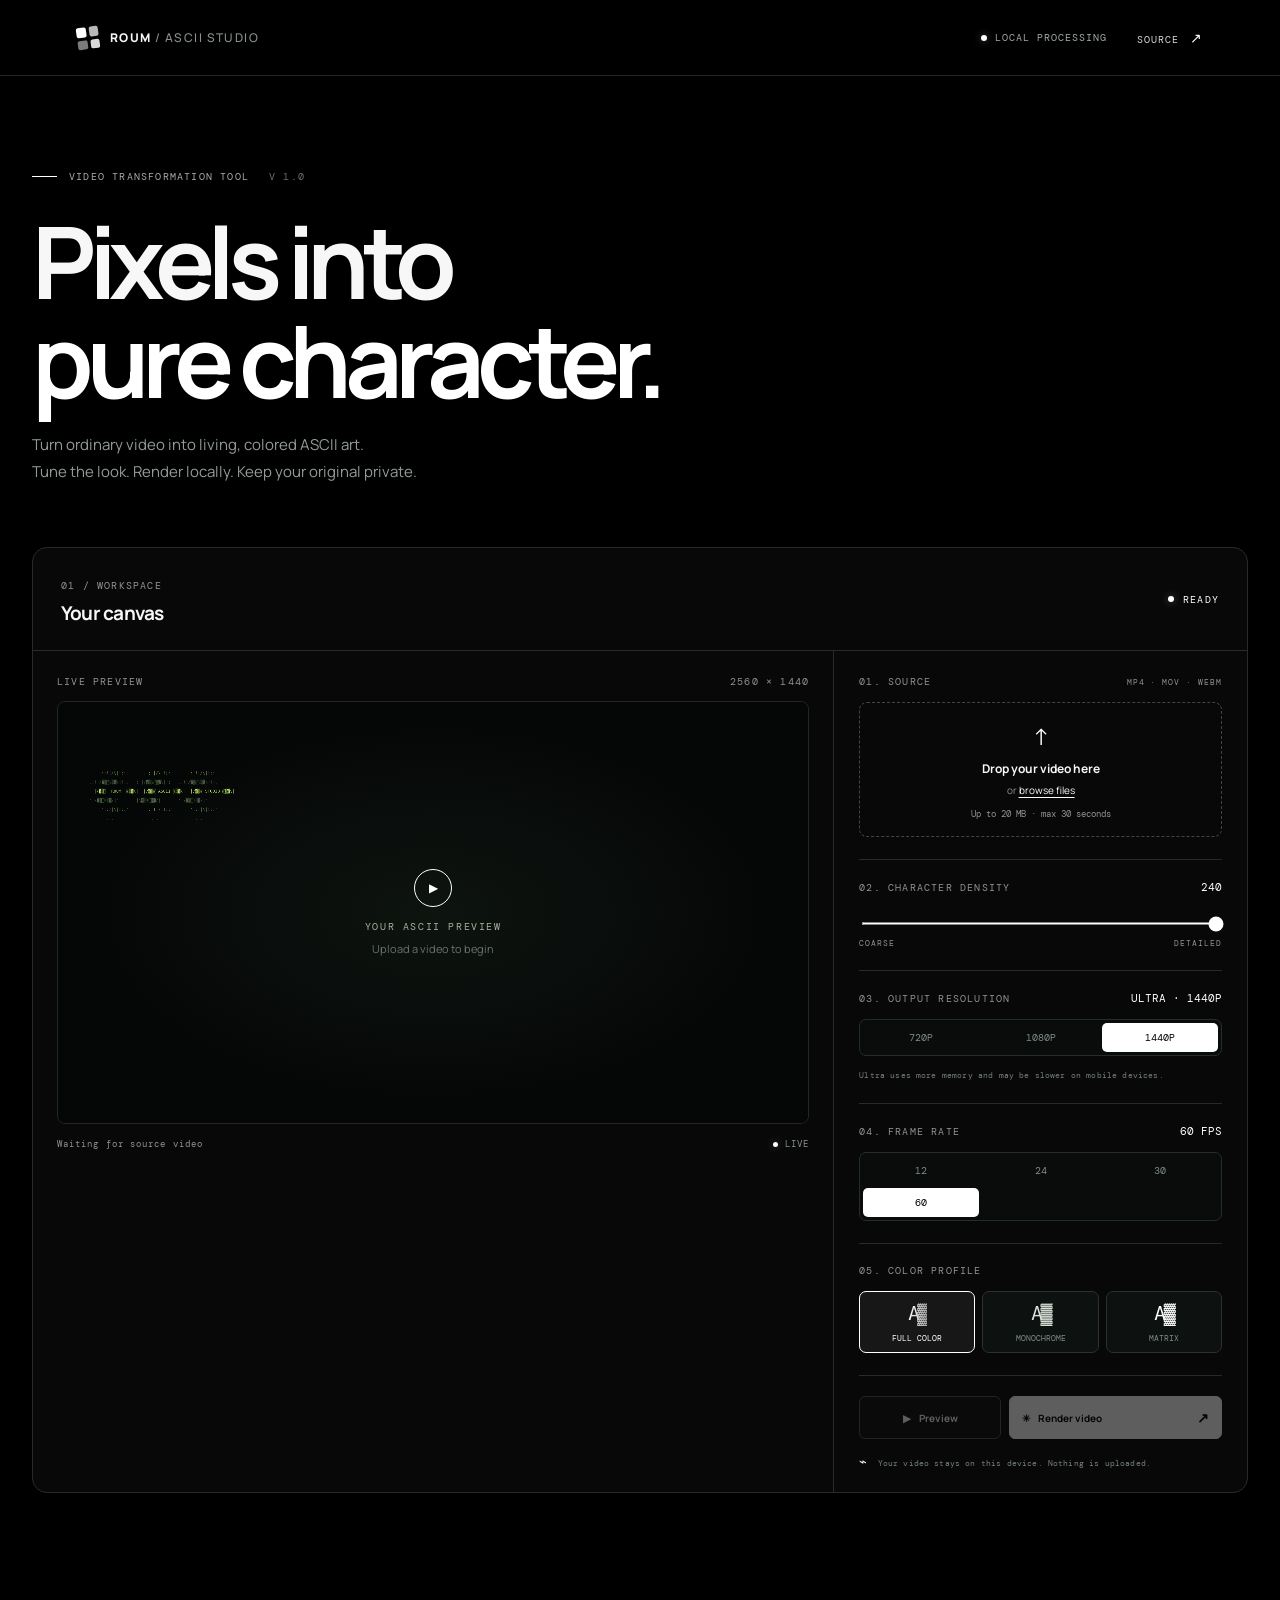
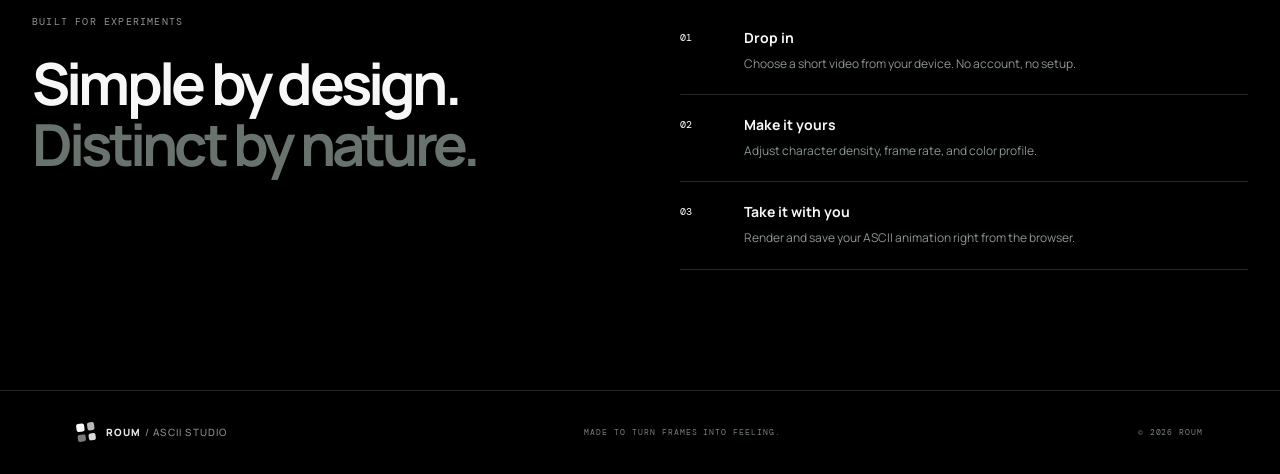
==== commit 8ffc5f7e: "Select 60 FPS by default" ====
--- a/index.html
+++ b/index.html
@@ -8,7 +8,7 @@
 <aside class="control-panel"><div class="control-block"><div class="control-heading"><span class="section-kicker">01. SOURCE</span><span class="tiny-label">MP4 · MOV · WEBM</span></div><label class="upload-zone" id="uploadZone" for="videoInput"><input id="videoInput" type="file" accept="video/mp4,video/quicktime,video/webm,video/*"><span class="upload-icon">↑</span><strong>Drop your video here</strong><span>or <u>browse files</u></span><small>Up to 20 MB · max 30 seconds</small></label><div class="file-card hidden" id="fileCard"><span class="file-icon">▣</span><div class="file-info"><strong id="fileName">video.mp4</strong><small id="fileMeta">0 MB · 0:00</small></div><button class="icon-button" id="removeFile" type="button" aria-label="Remove video">×</button></div></div>
 <div class="control-block"><div class="control-heading"><span class="section-kicker">02. CHARACTER DENSITY</span><output id="columnsValue">112</output></div><input id="columns" class="range" type="range" min="64" max="180" step="4" value="112"><div class="range-labels"><span>COARSE</span><span>DETAILED</span></div></div>
 <div class="control-block"><div class="control-heading"><span class="section-kicker">03. OUTPUT RESOLUTION</span><output id="resolutionValue">ULTRA · 1440P</output></div><div class="segmented resolution-options" role="group" aria-label="Output resolution"><button type="button" data-quality="standard">720P</button><button type="button" data-quality="high">1080P</button><button type="button" class="selected" data-quality="ultra">1440P</button></div><p class="privacy-note">Ultra uses more memory and may be slower on mobile devices.</p></div>
-<div class="control-block"><div class="control-heading"><span class="section-kicker">04. FRAME RATE</span><output id="fpsValue">30 FPS</output></div><div class="segmented" role="group" aria-label="Frame rate"><button type="button" data-fps="12">12</button><button type="button" data-fps="24">24</button><button type="button" class="selected" data-fps="30">30</button><button type="button" data-fps="60">60</button></div></div>
+<div class="control-block"><div class="control-heading"><span class="section-kicker">04. FRAME RATE</span><output id="fpsValue">30 FPS</output></div><div class="segmented" role="group" aria-label="Frame rate"><button type="button" data-fps="12">12</button><button type="button" data-fps="24">24</button><button type="button" data-fps="30">30</button><button type="button" class="selected" data-fps="60">60</button></div></div>
 <div class="control-block"><div class="control-heading"><span class="section-kicker">05. COLOR PROFILE</span></div><div class="palette-grid"><button type="button" class="palette selected" data-palette="color"><span class="palette-preview palette-color">A▓</span><span>FULL COLOR</span></button><button type="button" class="palette" data-palette="mono"><span class="palette-preview palette-mono">A▓</span><span>MONOCHROME</span></button><button type="button" class="palette" data-palette="matrix"><span class="palette-preview palette-matrix">A▓</span><span>MATRIX</span></button></div></div>
 <div class="control-actions"><button class="button button-secondary" id="previewButton" type="button" disabled><span>▶</span> Preview</button><button class="button button-primary" id="renderButton" type="button" disabled><span>✳</span> Render video <span class="button-arrow">↗</span></button></div><p class="privacy-note"><span>⌁</span> Your video stays on this device. Nothing is uploaded.</p></aside></div>
 <div class="render-progress hidden" id="renderProgress"><div class="progress-top"><span id="progressLabel">RENDERING YOUR VIDEO</span><strong id="progressPercent">0%</strong></div><div class="progress-track"><span id="progressBar"></span></div><p id="progressDetail">Preparing frames…</p></div><div class="result-panel hidden" id="resultPanel"><div class="result-copy"><span class="section-kicker">RENDER COMPLETE</span><strong>Your ASCII video is ready.</strong><small id="resultMeta">MP4 · ready to save</small></div><div class="result-actions"><button class="button button-secondary" id="saveGalleryButton" type="button">↗ Save to Photos</button><a class="button button-primary download-button" id="downloadButton" href="#" download="roum-ascii.mp4">↓ Download video</a></div></div></section>
--- a/styles.css
+++ b/styles.css
@@ -38,3 +38,5 @@
 .palette-color{background:linear-gradient(90deg,#fff,#aaa);-webkit-background-clip:text;background-clip:text}
 .palette-matrix{color:#fff}
 @media(prefers-reduced-motion:reduce){.button:not(:disabled):hover{transform:none}}
+
+.result-actions{display:flex;gap:8px;flex-wrap:wrap}.result-actions .button{min-width:150px}@media(max-width:600px){.result-actions{width:100%;flex-direction:column}.result-actions .button{width:100%}}
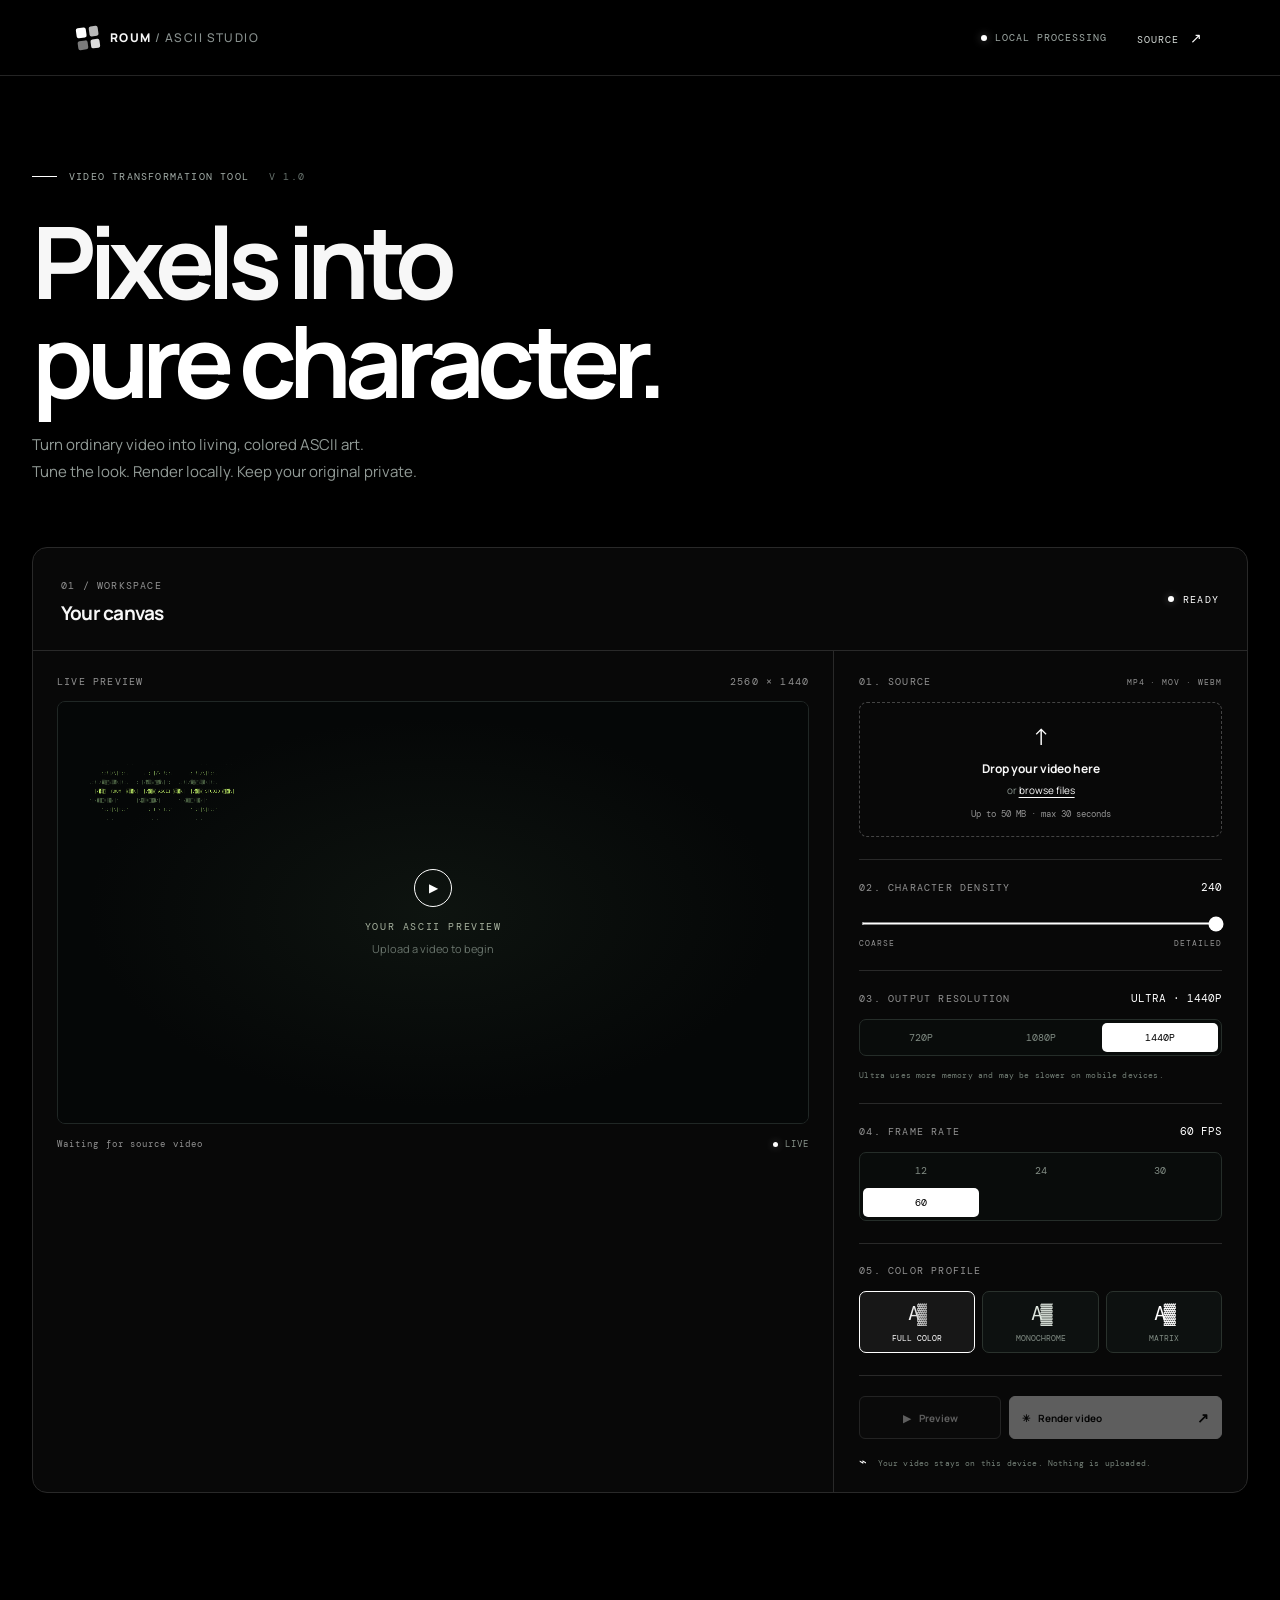
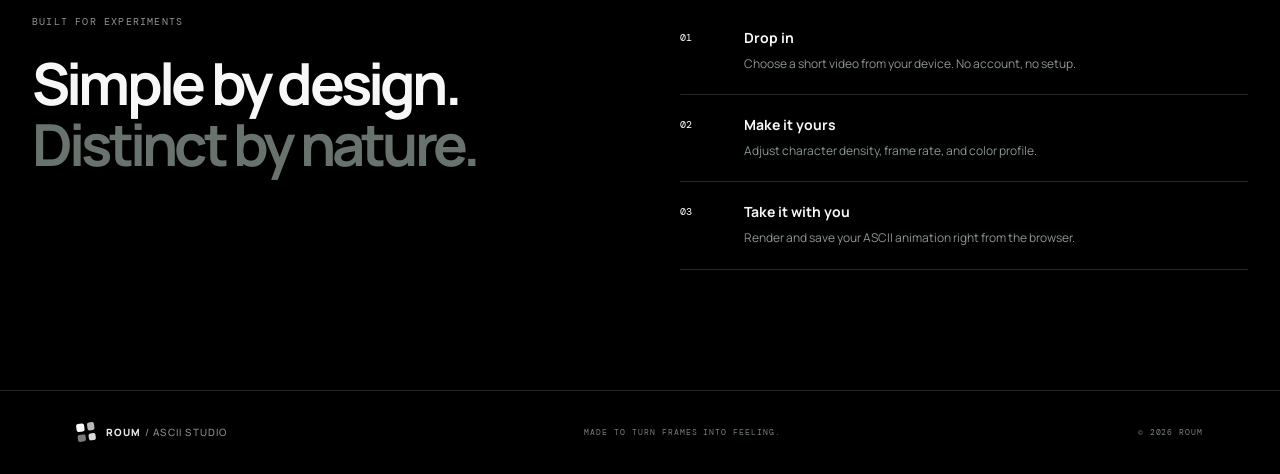
==== commit cccfde87: "Improve iOS video file selection" ====
--- a/index.html
+++ b/index.html
@@ -5,7 +5,7 @@
 <main><section class="hero"><div class="eyebrow"><span class="eyebrow-line"></span> VIDEO TRANSFORMATION TOOL <span class="version">V 1.0</span></div><h1>Pixels into<br><span class="gradient-text">pure character.</span></h1><p class="hero-copy">Turn ordinary video into living, colored ASCII art.<br class="desktop-only"> Tune the look. Render locally. Keep your original private.</p></section>
 <section class="studio" aria-label="ASCII video studio"><div class="studio-head"><div><span class="section-kicker">01 / WORKSPACE</span><h2>Your canvas</h2></div><span class="workspace-status" id="workspaceStatus"><i></i> READY</span></div>
 <div class="workspace-grid"><div class="preview-panel"><div class="panel-top"><span>LIVE PREVIEW</span><span class="preview-dimensions" id="previewDimensions">1280 × 720</span></div><div class="preview-wrap" id="previewWrap"><canvas id="previewCanvas" width="1280" height="720" aria-label="ASCII video preview"></canvas><div class="preview-overlay" id="previewOverlay"><div class="play-symbol">▶</div><span>YOUR ASCII PREVIEW</span><small>Upload a video to begin</small></div></div><div class="preview-foot"><span id="previewHint">Waiting for source video</span><span class="live-dot"><i></i> LIVE</span></div></div>
-<aside class="control-panel"><div class="control-block"><div class="control-heading"><span class="section-kicker">01. SOURCE</span><span class="tiny-label">MP4 · MOV · WEBM</span></div><label class="upload-zone" id="uploadZone" for="videoInput"><input id="videoInput" type="file" accept="video/mp4,video/quicktime,video/webm,video/*"><span class="upload-icon">↑</span><strong>Drop your video here</strong><span>or <u>browse files</u></span><small>Up to 20 MB · max 30 seconds</small></label><div class="file-card hidden" id="fileCard"><span class="file-icon">▣</span><div class="file-info"><strong id="fileName">video.mp4</strong><small id="fileMeta">0 MB · 0:00</small></div><button class="icon-button" id="removeFile" type="button" aria-label="Remove video">×</button></div></div>
+<aside class="control-panel"><div class="control-block"><div class="control-heading"><span class="section-kicker">01. SOURCE</span><span class="tiny-label">MP4 · MOV · WEBM</span></div><label class="upload-zone" id="uploadZone" for="videoInput"><input id="videoInput" type="file" accept="video/*,.mp4,.mov,.m4v,.webm,.3gp,.3g2"><span class="upload-icon">↑</span><strong>Drop your video here</strong><span>or <u>browse files</u></span><small>Up to 50 MB · max 30 seconds</small></label><div class="file-card hidden" id="fileCard"><span class="file-icon">▣</span><div class="file-info"><strong id="fileName">video.mp4</strong><small id="fileMeta">0 MB · 0:00</small></div><button class="icon-button" id="removeFile" type="button" aria-label="Remove video">×</button></div></div>
 <div class="control-block"><div class="control-heading"><span class="section-kicker">02. CHARACTER DENSITY</span><output id="columnsValue">112</output></div><input id="columns" class="range" type="range" min="64" max="180" step="4" value="112"><div class="range-labels"><span>COARSE</span><span>DETAILED</span></div></div>
 <div class="control-block"><div class="control-heading"><span class="section-kicker">03. OUTPUT RESOLUTION</span><output id="resolutionValue">ULTRA · 1440P</output></div><div class="segmented resolution-options" role="group" aria-label="Output resolution"><button type="button" data-quality="standard">720P</button><button type="button" data-quality="high">1080P</button><button type="button" class="selected" data-quality="ultra">1440P</button></div><p class="privacy-note">Ultra uses more memory and may be slower on mobile devices.</p></div>
 <div class="control-block"><div class="control-heading"><span class="section-kicker">04. FRAME RATE</span><output id="fpsValue">30 FPS</output></div><div class="segmented" role="group" aria-label="Frame rate"><button type="button" data-fps="12">12</button><button type="button" data-fps="24">24</button><button type="button" data-fps="30">30</button><button type="button" class="selected" data-fps="60">60</button></div></div>
--- a/styles.css
+++ b/styles.css
@@ -4,7 +4,7 @@
 .topbar{height:76px;border-bottom:1px solid rgba(255,255,255,.07);display:flex;align-items:center;justify-content:space-between;padding:0 clamp(22px,6vw,92px);position:relative;z-index:2}.brand{display:flex;align-items:center;gap:11px;font-size:12px;font-weight:800;letter-spacing:.12em}.brand-light{font-weight:500;color:#89918f}.brand-mark{width:22px;height:22px;display:grid;grid-template-columns:repeat(2,1fr);gap:3px;transform:rotate(-8deg)}.brand-mark span{background:var(--lime);border-radius:2px}.brand-mark span:nth-child(2){opacity:.72}.brand-mark span:nth-child(3){opacity:.48}.brand-mark span:nth-child(4){opacity:.86}.topbar-right{display:flex;align-items:center;gap:30px;font:10px var(--mono);letter-spacing:.1em;color:#a0aaa6}.privacy{display:flex;align-items:center;gap:8px}.privacy i,.workspace-status i,.live-dot i{display:inline-block;width:6px;height:6px;border-radius:50%;background:var(--lime);box-shadow:0 0 10px #b8ec59}.github-link{color:#d5dbd7}.github-link span{color:var(--lime);font-size:14px;margin-left:4px}
 main{max-width:1280px;margin:auto;padding:0 32px}.hero{padding:94px 0 62px}.eyebrow,.section-kicker,.tiny-label,.panel-top,.preview-foot,.range-labels,.workspace-status,.privacy-note,.progress-top,footer>span{font:10px var(--mono);letter-spacing:.12em}.eyebrow{display:flex;align-items:center;gap:12px;color:#a3ada8}.eyebrow-line{width:25px;height:1px;background:var(--lime)}.version{color:#66716c;margin-left:8px}.hero h1{font-size:clamp(52px,8vw,100px);line-height:.99;letter-spacing:-.075em;margin:28px 0 22px;font-weight:700}.gradient-text{background:linear-gradient(100deg,#f4f6f2 4%,#c9f27a 48%,#77a948 100%);-webkit-background-clip:text;background-clip:text;color:transparent}.hero-copy{font-size:15px;line-height:1.8;color:#929b97;margin:0}
 .studio{border:1px solid #29302e;background:linear-gradient(145deg,rgba(20,25,24,.97),rgba(12,15,15,.98));border-radius:15px;overflow:hidden;box-shadow:0 30px 100px #0005}.studio-head{display:flex;align-items:center;justify-content:space-between;padding:24px 28px;border-bottom:1px solid var(--line)}.section-kicker{color:#8d9991}.studio-head h2{font-size:19px;margin:6px 0 0;letter-spacing:-.04em}.workspace-status{color:var(--lime);display:flex;gap:9px;align-items:center}.workspace-grid{display:grid;grid-template-columns:minmax(0,1.65fr) minmax(310px,.85fr)}.preview-panel{padding:24px;border-right:1px solid var(--line);min-width:0}.panel-top,.preview-foot{display:flex;justify-content:space-between;color:#8c9691}.preview-dimensions{color:#69736e}.preview-wrap{position:relative;background:#050707;border:1px solid #202725;border-radius:8px;margin-top:13px;overflow:hidden;aspect-ratio:16/9;display:grid;place-items:center}.preview-wrap canvas{display:block;width:100%;height:100%;object-fit:contain}.preview-overlay{position:absolute;inset:0;display:flex;align-items:center;justify-content:center;flex-direction:column;gap:8px;background:radial-gradient(ellipse at center,#121a14aa,transparent 65%);font:10px var(--mono);letter-spacing:.16em;color:#a7b29f;pointer-events:none}.preview-overlay small{font:11px var(--sans);letter-spacing:0;color:#69746c}.play-symbol{width:38px;height:38px;border:1px solid #718b4e;border-radius:50%;display:grid;place-items:center;color:var(--lime);font-size:12px;padding-left:3px;margin-bottom:5px}.preview-foot{margin-top:14px;color:#65706a;font-size:9px}.live-dot{color:#8b968e;display:flex;align-items:center;gap:7px}.live-dot i{width:5px;height:5px}
-.control-panel{padding:24px 25px 20px}.control-block{padding-bottom:22px;margin-bottom:20px;border-bottom:1px solid var(--line)}.control-heading{display:flex;justify-content:space-between;align-items:center;margin-bottom:14px}.control-heading output{font:11px var(--mono);color:var(--lime)}.tiny-label{font-size:8px;color:#69746e}.upload-zone{min-height:135px;border:1px dashed #3b4940;border-radius:8px;background:#111714;display:flex;align-items:center;justify-content:center;flex-direction:column;gap:6px;cursor:pointer;transition:.2s}.upload-zone:hover,.upload-zone.dragover{border-color:var(--lime);background:#151e14}.upload-zone input{position:absolute;width:1px;height:1px;opacity:0}.upload-zone strong{font-size:12px}.upload-zone>span:not(.upload-icon){font-size:10px;color:#8b9690}.upload-zone u{color:var(--lime);text-underline-offset:3px}.upload-zone small{font:9px var(--mono);color:#68736c;margin-top:5px}.upload-icon{font-size:23px;color:var(--lime);margin-bottom:2px}.file-card{display:flex;align-items:center;gap:11px;padding:12px;background:#171d19;border:1px solid #34412f;border-radius:7px}.file-icon{font-size:18px;color:var(--lime)}.file-info{display:flex;flex-direction:column;gap:4px;min-width:0;flex:1}.file-info strong{font-size:10px;white-space:nowrap;overflow:hidden;text-overflow:ellipsis}.file-info small{font:9px var(--mono);color:#8b958e}.icon-button{background:none;border:0;color:#9ba69d;font-size:21px;cursor:pointer;padding:2px 6px}.range{width:100%;accent-color:var(--lime);height:3px;cursor:pointer}.range-labels{display:flex;justify-content:space-between;color:#65706a;font-size:8px;margin-top:8px}.segmented{display:grid;grid-template-columns:repeat(3,1fr);padding:3px;background:#090c0b;border:1px solid #252d29;border-radius:7px;gap:3px}.segmented button{border:0;background:transparent;color:#818c84;border-radius:5px;padding:8px;font:10px var(--mono);cursor:pointer}.segmented button.selected{background:#29351e;color:var(--lime);box-shadow:inset 0 0 0 1px #4a6032}.palette-grid{display:grid;grid-template-columns:repeat(3,1fr);gap:7px}.palette{border:1px solid #2a322d;background:#0d1110;border-radius:7px;padding:8px 3px 9px;color:#818c84;display:flex;align-items:center;flex-direction:column;gap:7px;font:8px var(--mono);cursor:pointer}.palette.selected{border-color:#8aa94e;background:#182016;color:var(--lime)}.palette-preview{font:20px var(--mono);letter-spacing:-.12em}.palette-color{background:linear-gradient(90deg,#f4e86d,#8edb75,#63bce0);-webkit-background-clip:text;background-clip:text;color:transparent}.palette-mono{color:#dce4dc}.palette-matrix{color:#9df05d}.control-actions{display:grid;grid-template-columns:.8fr 1.2fr;gap:8px}.button{min-height:43px;border-radius:6px;padding:0 12px;display:inline-flex;align-items:center;justify-content:center;gap:8px;font-size:10px;font-weight:700;cursor:pointer;transition:transform .2s,background .2s,border-color .2s}.button:disabled{opacity:.35;cursor:not-allowed}.button:not(:disabled):hover{transform:translateY(-2px)}.button-secondary{border:1px solid #38433b;background:#171d19;color:#c5cec6}.button-primary{border:1px solid var(--lime);background:var(--lime);color:#10150b}.button-primary:not(:disabled):hover{background:#d4ff7a}.button-arrow{margin-left:auto;font-size:14px}.privacy-note{font-size:8px;letter-spacing:.02em;color:#77837a;line-height:1.5;margin:13px 0 0}.privacy-note span{color:var(--lime);font-size:13px;margin-right:5px}.render-progress{padding:20px 28px;border-top:1px solid var(--line);background:#111614}.progress-top{display:flex;justify-content:space-between;color:#9ba69e}.progress-top strong{color:var(--lime);font-weight:400}.progress-track{height:4px;background:#29312b;border-radius:5px;overflow:hidden;margin:12px 0 8px}.progress-track span{height:100%;width:0;display:block;background:var(--lime);transition:width .2s}.render-progress p{margin:0;color:#77837b;font-size:10px}.result-panel{display:flex;align-items:center;justify-content:space-between;gap:20px;padding:18px 28px;border-top:1px solid #34452b;background:#141b12}.result-copy{display:flex;flex-direction:column;gap:5px}.result-copy strong{font-size:14px}.result-copy small{color:#84917f;font:9px var(--mono)}.download-button{white-space:nowrap}
+.control-panel{padding:24px 25px 20px}.control-block{padding-bottom:22px;margin-bottom:20px;border-bottom:1px solid var(--line)}.control-heading{display:flex;justify-content:space-between;align-items:center;margin-bottom:14px}.control-heading output{font:11px var(--mono);color:var(--lime)}.tiny-label{font-size:8px;color:#69746e}.upload-zone{position:relative;overflow:hidden;min-height:135px;border:1px dashed #3b4940;border-radius:8px;background:#111714;display:flex;align-items:center;justify-content:center;flex-direction:column;gap:6px;cursor:pointer;transition:.2s}.upload-zone:hover,.upload-zone.dragover{border-color:var(--lime);background:#151e14}.upload-zone input{position:absolute;inset:0;width:100%;height:100%;opacity:0;z-index:3;cursor:pointer;margin:0;-webkit-appearance:none}.upload-zone strong{font-size:12px}.upload-zone>span:not(.upload-icon){font-size:10px;color:#8b9690}.upload-zone u{color:var(--lime);text-underline-offset:3px}.upload-zone small{font:9px var(--mono);color:#68736c;margin-top:5px}.upload-icon{font-size:23px;color:var(--lime);margin-bottom:2px}.file-card{display:flex;align-items:center;gap:11px;padding:12px;background:#171d19;border:1px solid #34412f;border-radius:7px}.file-icon{font-size:18px;color:var(--lime)}.file-info{display:flex;flex-direction:column;gap:4px;min-width:0;flex:1}.file-info strong{font-size:10px;white-space:nowrap;overflow:hidden;text-overflow:ellipsis}.file-info small{font:9px var(--mono);color:#8b958e}.icon-button{background:none;border:0;color:#9ba69d;font-size:21px;cursor:pointer;padding:2px 6px}.range{width:100%;accent-color:var(--lime);height:3px;cursor:pointer}.range-labels{display:flex;justify-content:space-between;color:#65706a;font-size:8px;margin-top:8px}.segmented{display:grid;grid-template-columns:repeat(3,1fr);padding:3px;background:#090c0b;border:1px solid #252d29;border-radius:7px;gap:3px}.segmented button{border:0;background:transparent;color:#818c84;border-radius:5px;padding:8px;font:10px var(--mono);cursor:pointer}.segmented button.selected{background:#29351e;color:var(--lime);box-shadow:inset 0 0 0 1px #4a6032}.palette-grid{display:grid;grid-template-columns:repeat(3,1fr);gap:7px}.palette{border:1px solid #2a322d;background:#0d1110;border-radius:7px;padding:8px 3px 9px;color:#818c84;display:flex;align-items:center;flex-direction:column;gap:7px;font:8px var(--mono);cursor:pointer}.palette.selected{border-color:#8aa94e;background:#182016;color:var(--lime)}.palette-preview{font:20px var(--mono);letter-spacing:-.12em}.palette-color{background:linear-gradient(90deg,#f4e86d,#8edb75,#63bce0);-webkit-background-clip:text;background-clip:text;color:transparent}.palette-mono{color:#dce4dc}.palette-matrix{color:#9df05d}.control-actions{display:grid;grid-template-columns:.8fr 1.2fr;gap:8px}.button{min-height:43px;border-radius:6px;padding:0 12px;display:inline-flex;align-items:center;justify-content:center;gap:8px;font-size:10px;font-weight:700;cursor:pointer;transition:transform .2s,background .2s,border-color .2s}.button:disabled{opacity:.35;cursor:not-allowed}.button:not(:disabled):hover{transform:translateY(-2px)}.button-secondary{border:1px solid #38433b;background:#171d19;color:#c5cec6}.button-primary{border:1px solid var(--lime);background:var(--lime);color:#10150b}.button-primary:not(:disabled):hover{background:#d4ff7a}.button-arrow{margin-left:auto;font-size:14px}.privacy-note{font-size:8px;letter-spacing:.02em;color:#77837a;line-height:1.5;margin:13px 0 0}.privacy-note span{color:var(--lime);font-size:13px;margin-right:5px}.render-progress{padding:20px 28px;border-top:1px solid var(--line);background:#111614}.progress-top{display:flex;justify-content:space-between;color:#9ba69e}.progress-top strong{color:var(--lime);font-weight:400}.progress-track{height:4px;background:#29312b;border-radius:5px;overflow:hidden;margin:12px 0 8px}.progress-track span{height:100%;width:0;display:block;background:var(--lime);transition:width .2s}.render-progress p{margin:0;color:#77837b;font-size:10px}.result-panel{display:flex;align-items:center;justify-content:space-between;gap:20px;padding:18px 28px;border-top:1px solid #34452b;background:#141b12}.result-copy{display:flex;flex-direction:column;gap:5px}.result-copy strong{font-size:14px}.result-copy small{color:#84917f;font:9px var(--mono)}.download-button{white-space:nowrap}
 .how-section{display:grid;grid-template-columns:1fr 1fr;gap:80px;padding:115px 0 120px}.how-section h2{font-size:clamp(36px,5vw,58px);line-height:1.06;letter-spacing:-.065em;margin:22px 0}.muted-heading{color:#69736d}.feature-list article{display:grid;grid-template-columns:48px 1fr;gap:16px;padding:20px 0;border-bottom:1px solid #242a27}.feature-number{font:10px var(--mono);color:var(--lime);padding-top:3px}.feature-list h3{font-size:14px;margin:0 0 7px}.feature-list p{font-size:12px;line-height:1.7;color:#8b9690;margin:0;max-width:350px}
 footer{border-top:1px solid #202624;min-height:84px;padding:20px clamp(22px,6vw,92px);display:flex;align-items:center;justify-content:space-between;gap:20px;color:#77817b}footer>span{font-size:8px}.footer-brand{color:#e7ece8;font-size:10px}.footer-brand .brand-mark{width:18px;height:18px}.hidden{display:none!important}.hidden-video{position:fixed;width:1px;height:1px;opacity:0;pointer-events:none;left:-10px;top:-10px}.toast{position:fixed;bottom:24px;left:50%;transform:translate(-50%,20px);opacity:0;pointer-events:none;background:#e0f7b0;color:#10160b;border-radius:6px;padding:12px 18px;font-size:12px;font-weight:700;box-shadow:0 10px 40px #0008;transition:.25s;z-index:5;max-width:calc(100vw - 32px)}.toast.show{opacity:1;transform:translate(-50%,0)}
 @media(max-width:900px){main{padding:0 22px}.workspace-grid{grid-template-columns:1fr}.preview-panel{border-right:0;border-bottom:1px solid var(--line)}.control-panel{display:grid;grid-template-columns:1fr 1fr;gap:0 22px}.control-block:nth-child(1){grid-column:1/-1}.control-actions,.privacy-note{grid-column:1/-1}.how-section{gap:40px}}
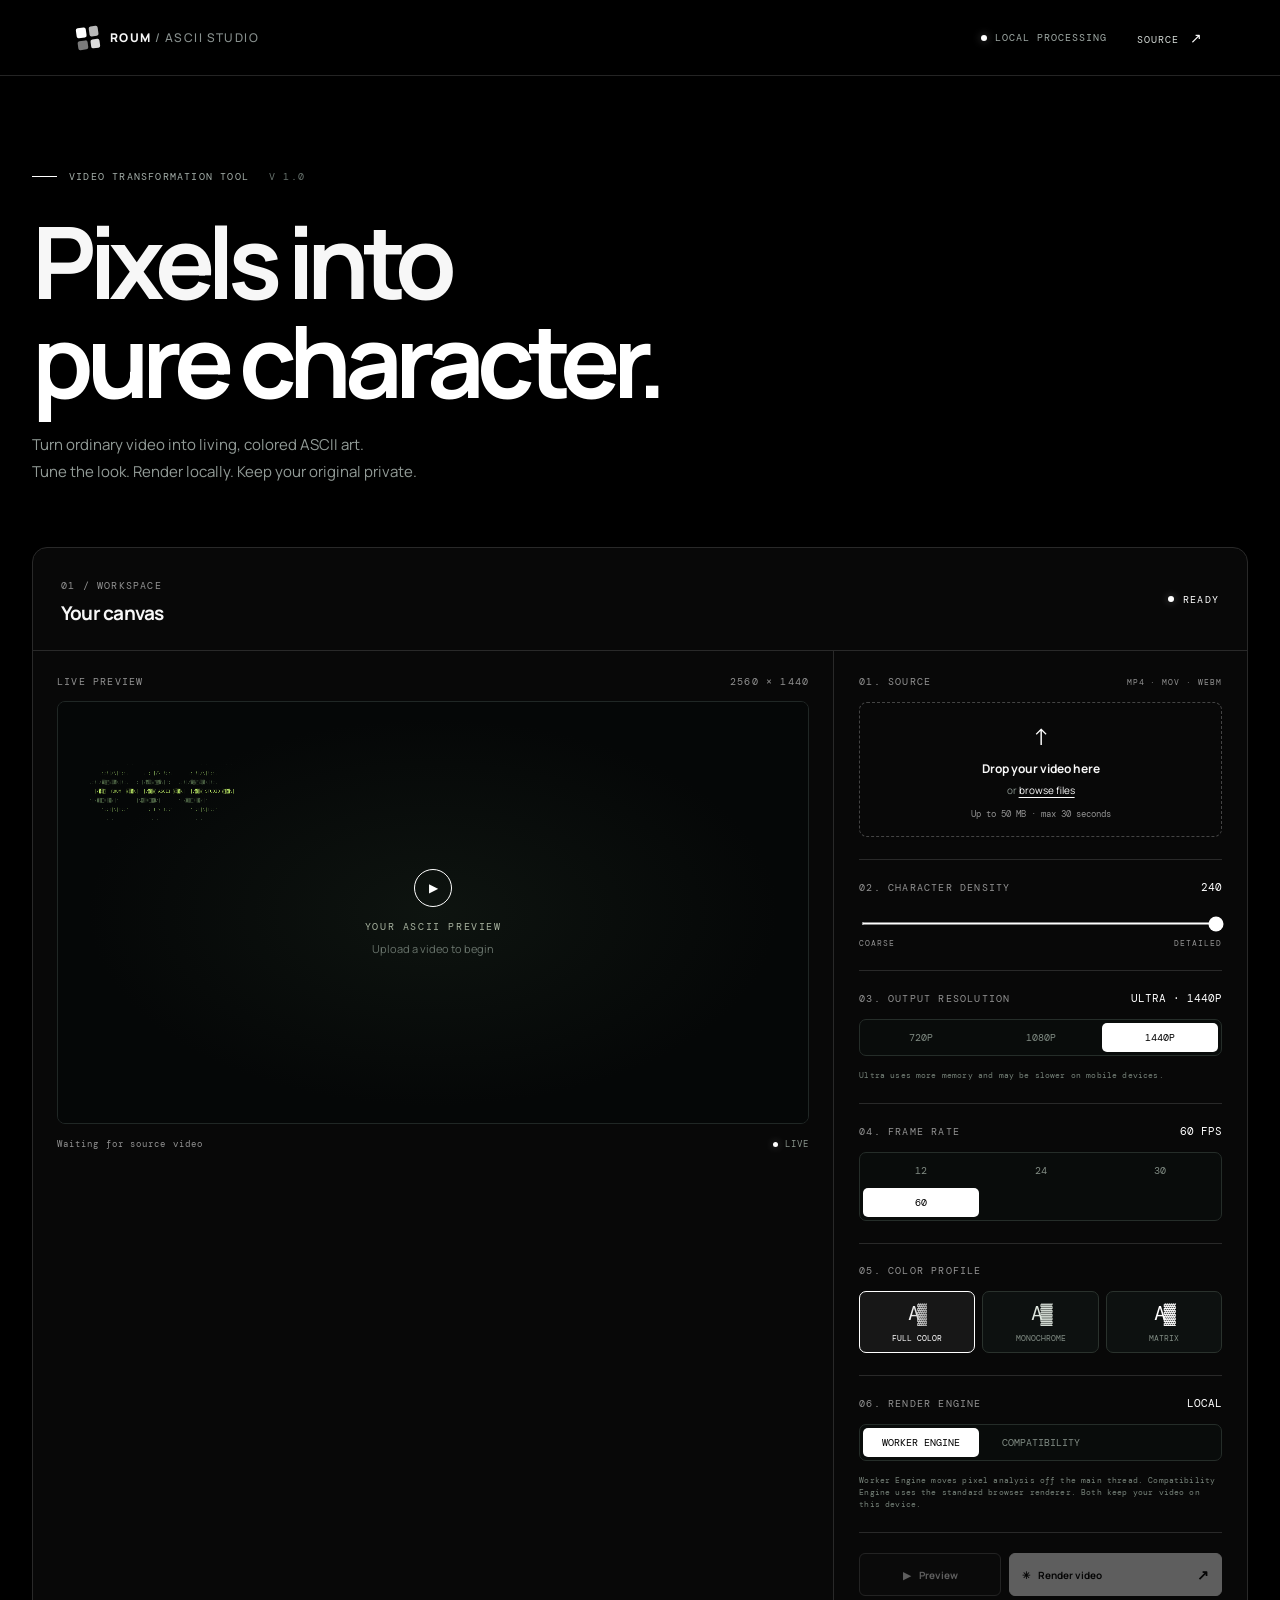
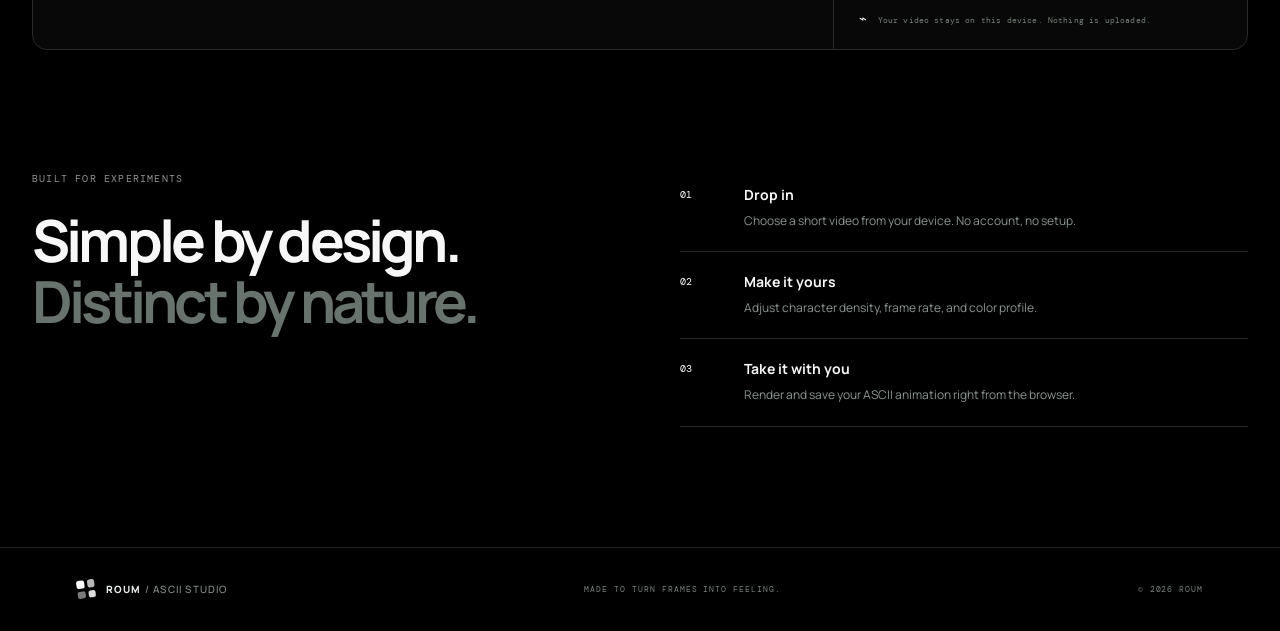
==== commit 7702ccaa: "Add render engine selector and correct repository link" ====
--- a/index.html
+++ b/index.html
@@ -1,7 +1,7 @@
 <!doctype html>
 <html lang="en"><head><meta charset="utf-8"><meta name="viewport" content="width=device-width, initial-scale=1, viewport-fit=cover"><meta name="theme-color" content="#000000"><meta name="description" content="Turn videos into high-detail ASCII animation. Private, local processing with adjustable output quality."><title>Roum ASCII Studio — Video to ASCII</title><link rel="stylesheet" href="./styles.css"><script type="module" src="./app.js"></script></head>
 <body><div class="ambient ambient-one"></div><div class="ambient ambient-two"></div>
-<header class="topbar"><a class="brand" href="./" aria-label="Roum ASCII Studio home"><span class="brand-mark"><span></span><span></span><span></span><span></span></span><span>ROUM<span class="brand-light"> / ASCII STUDIO</span></span></a><div class="topbar-right"><span class="privacy"><i></i> LOCAL PROCESSING</span><a class="github-link" href="https://github.com/9wpxd9ychc-dot/roum-ascii-bot" target="_blank" rel="noreferrer">SOURCE <span>↗</span></a></div></header>
+<header class="topbar"><a class="brand" href="./" aria-label="Roum ASCII Studio home"><span class="brand-mark"><span></span><span></span><span></span><span></span></span><span>ROUM<span class="brand-light"> / ASCII STUDIO</span></span></a><div class="topbar-right"><span class="privacy"><i></i> LOCAL PROCESSING</span><a class="github-link" href="https://github.com/9wpxd9ychc-dot/roum-ascii-studio" target="_blank" rel="noreferrer">SOURCE <span>↗</span></a></div></header>
 <main><section class="hero"><div class="eyebrow"><span class="eyebrow-line"></span> VIDEO TRANSFORMATION TOOL <span class="version">V 1.0</span></div><h1>Pixels into<br><span class="gradient-text">pure character.</span></h1><p class="hero-copy">Turn ordinary video into living, colored ASCII art.<br class="desktop-only"> Tune the look. Render locally. Keep your original private.</p></section>
 <section class="studio" aria-label="ASCII video studio"><div class="studio-head"><div><span class="section-kicker">01 / WORKSPACE</span><h2>Your canvas</h2></div><span class="workspace-status" id="workspaceStatus"><i></i> READY</span></div>
 <div class="workspace-grid"><div class="preview-panel"><div class="panel-top"><span>LIVE PREVIEW</span><span class="preview-dimensions" id="previewDimensions">1280 × 720</span></div><div class="preview-wrap" id="previewWrap"><canvas id="previewCanvas" width="1280" height="720" aria-label="ASCII video preview"></canvas><div class="preview-overlay" id="previewOverlay"><div class="play-symbol">▶</div><span>YOUR ASCII PREVIEW</span><small>Upload a video to begin</small></div></div><div class="preview-foot"><span id="previewHint">Waiting for source video</span><span class="live-dot"><i></i> LIVE</span></div></div>
@@ -10,7 +10,7 @@
 <div class="control-block"><div class="control-heading"><span class="section-kicker">03. OUTPUT RESOLUTION</span><output id="resolutionValue">ULTRA · 1440P</output></div><div class="segmented resolution-options" role="group" aria-label="Output resolution"><button type="button" data-quality="standard">720P</button><button type="button" data-quality="high">1080P</button><button type="button" class="selected" data-quality="ultra">1440P</button></div><p class="privacy-note">Ultra uses more memory and may be slower on mobile devices.</p></div>
 <div class="control-block"><div class="control-heading"><span class="section-kicker">04. FRAME RATE</span><output id="fpsValue">30 FPS</output></div><div class="segmented" role="group" aria-label="Frame rate"><button type="button" data-fps="12">12</button><button type="button" data-fps="24">24</button><button type="button" data-fps="30">30</button><button type="button" class="selected" data-fps="60">60</button></div></div>
 <div class="control-block"><div class="control-heading"><span class="section-kicker">05. COLOR PROFILE</span></div><div class="palette-grid"><button type="button" class="palette selected" data-palette="color"><span class="palette-preview palette-color">A▓</span><span>FULL COLOR</span></button><button type="button" class="palette" data-palette="mono"><span class="palette-preview palette-mono">A▓</span><span>MONOCHROME</span></button><button type="button" class="palette" data-palette="matrix"><span class="palette-preview palette-matrix">A▓</span><span>MATRIX</span></button></div></div>
-<div class="control-actions"><button class="button button-secondary" id="previewButton" type="button" disabled><span>▶</span> Preview</button><button class="button button-primary" id="renderButton" type="button" disabled><span>✳</span> Render video <span class="button-arrow">↗</span></button></div><p class="privacy-note"><span>⌁</span> Your video stays on this device. Nothing is uploaded.</p></aside></div>
+<div class="control-block"><div class="control-heading"><span class="section-kicker">06. RENDER ENGINE</span><output>LOCAL</output></div><div class="segmented engine-options" role="group" aria-label="Render engine"><button type="button" class="selected" data-engine="worker">WORKER ENGINE</button><button type="button" data-engine="main">COMPATIBILITY</button></div><p class="privacy-note">Worker Engine moves pixel analysis off the main thread. Compatibility Engine uses the standard browser renderer. Both keep your video on this device.</p></div><div class="control-actions"><button class="button button-secondary" id="previewButton" type="button" disabled><span>▶</span> Preview</button><button class="button button-primary" id="renderButton" type="button" disabled><span>✳</span> Render video <span class="button-arrow">↗</span></button></div><p class="privacy-note"><span>⌁</span> Your video stays on this device. Nothing is uploaded.</p></aside></div>
 <div class="render-progress hidden" id="renderProgress"><div class="progress-top"><span id="progressLabel">RENDERING YOUR VIDEO</span><strong id="progressPercent">0%</strong></div><div class="progress-track"><span id="progressBar"></span></div><p id="progressDetail">Preparing frames…</p></div><div class="result-panel hidden" id="resultPanel"><div class="result-copy"><span class="section-kicker">RENDER COMPLETE</span><strong>Your ASCII video is ready.</strong><small id="resultMeta">MP4 · ready to save</small></div><div class="result-actions"><button class="button button-secondary" id="saveGalleryButton" type="button">↗ Save to Photos</button><a class="button button-primary download-button" id="downloadButton" href="#" download="roum-ascii.mp4">↓ Download video</a></div></div></section>
 <section class="how-section"><div><span class="section-kicker">BUILT FOR EXPERIMENTS</span><h2>Simple by design.<br><span class="muted-heading">Distinct by nature.</span></h2></div><div class="feature-list"><article><span class="feature-number">01</span><div><h3>Drop in</h3><p>Choose a short video from your device. No account, no setup.</p></div></article><article><span class="feature-number">02</span><div><h3>Make it yours</h3><p>Adjust character density, frame rate, and color profile.</p></div></article><article><span class="feature-number">03</span><div><h3>Take it with you</h3><p>Render and save your ASCII animation right from the browser.</p></div></article></div></section></main>
 <footer><a class="brand footer-brand" href="./"><span class="brand-mark"><span></span><span></span><span></span><span></span></span><span>ROUM<span class="brand-light"> / ASCII STUDIO</span></span></a><span>MADE TO TURN FRAMES INTO FEELING.</span><span>© 2026 ROUM</span></footer><video id="sourceVideo" class="hidden-video" playsinline muted></video><div class="toast" id="toast" role="status" aria-live="polite"></div></body></html>
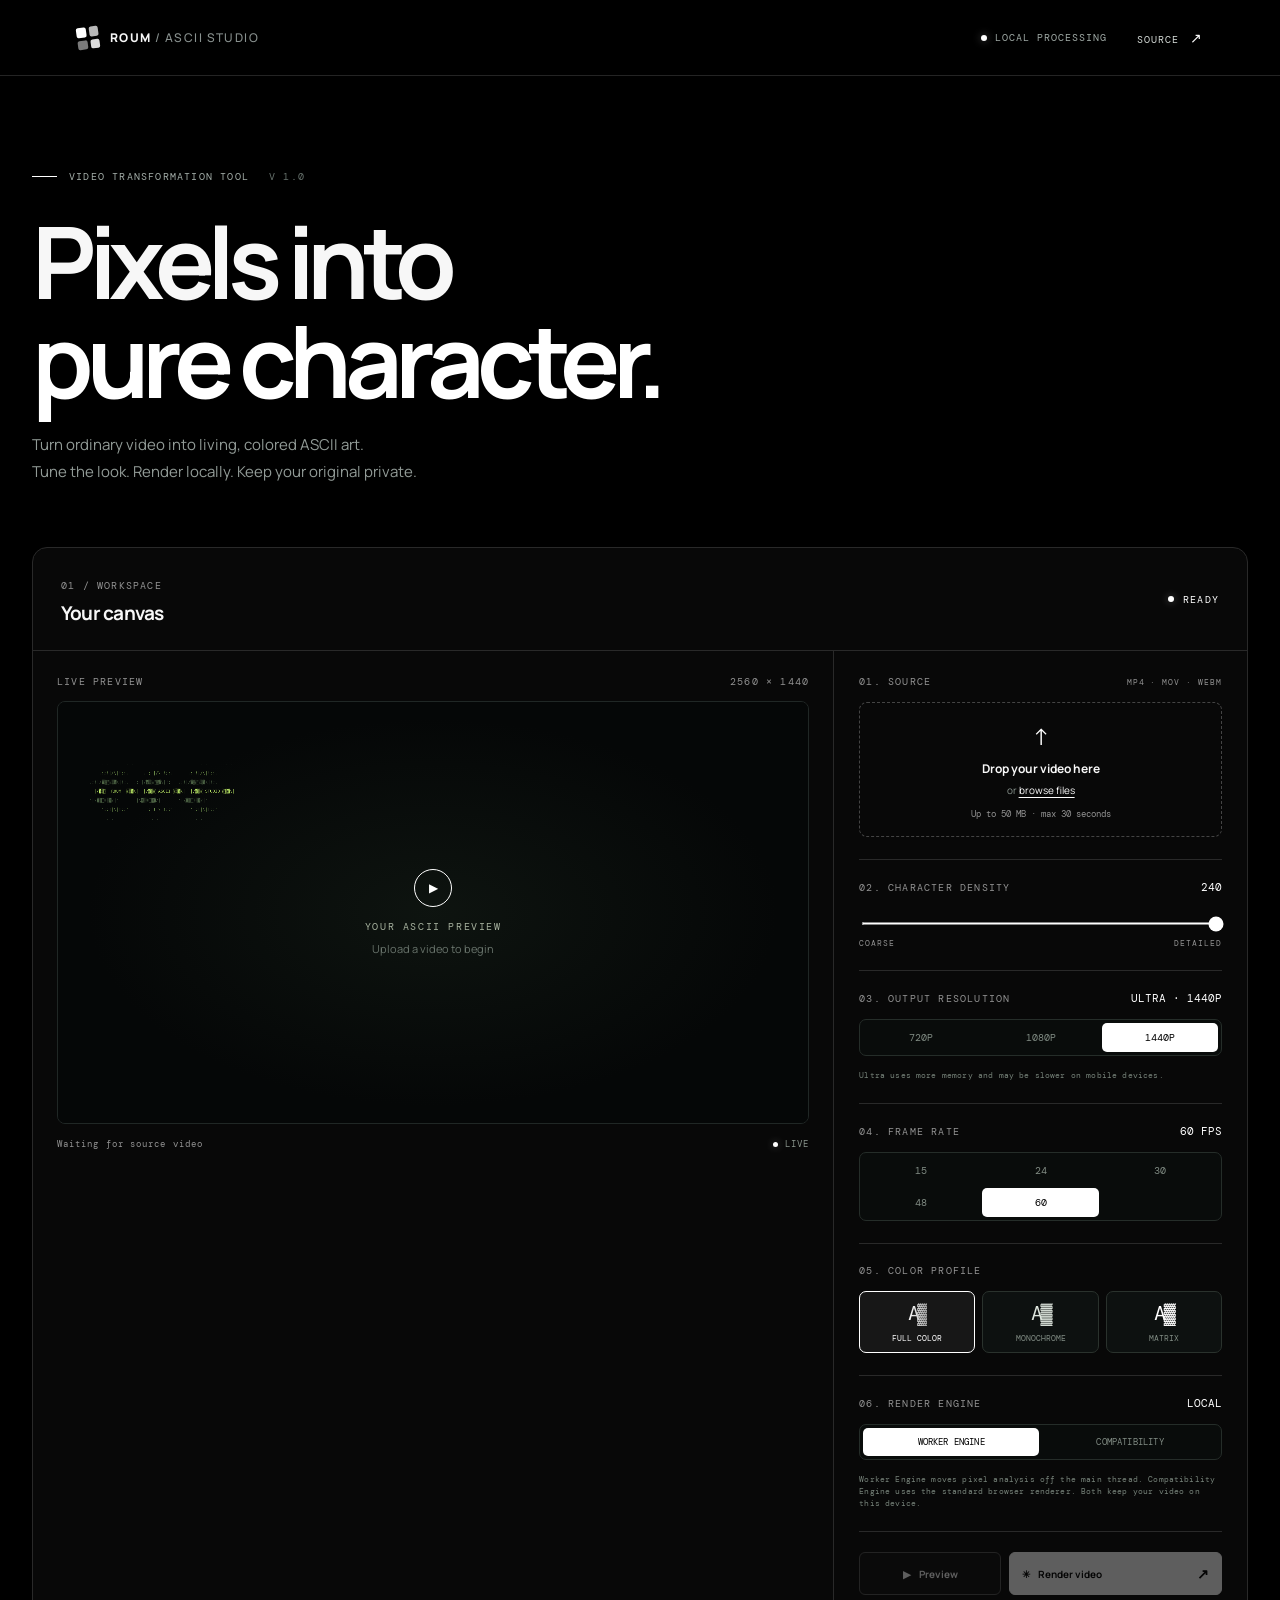
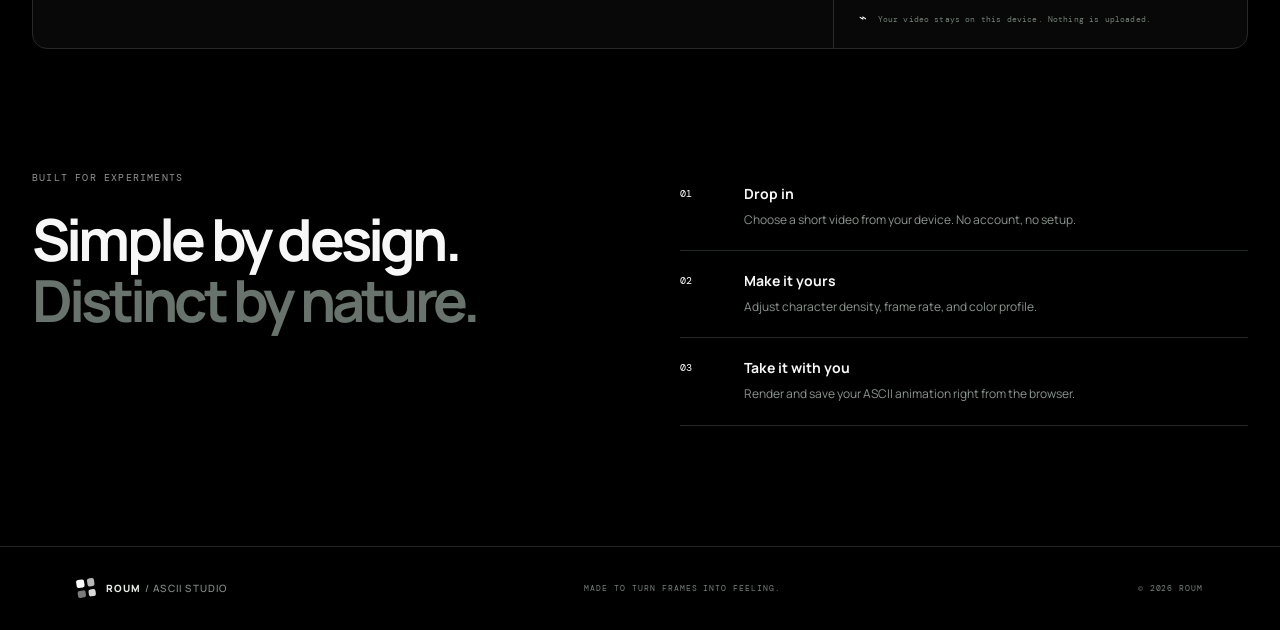
==== commit 102a56a2: "Add 15 and 48 FPS presets" ====
--- a/index.html
+++ b/index.html
@@ -8,7 +8,7 @@
 <aside class="control-panel"><div class="control-block"><div class="control-heading"><span class="section-kicker">01. SOURCE</span><span class="tiny-label">MP4 · MOV · WEBM</span></div><label class="upload-zone" id="uploadZone" for="videoInput"><input id="videoInput" type="file" accept="video/*,.mp4,.mov,.m4v,.webm,.3gp,.3g2"><span class="upload-icon">↑</span><strong>Drop your video here</strong><span>or <u>browse files</u></span><small>Up to 50 MB · max 30 seconds</small></label><div class="file-card hidden" id="fileCard"><span class="file-icon">▣</span><div class="file-info"><strong id="fileName">video.mp4</strong><small id="fileMeta">0 MB · 0:00</small></div><button class="icon-button" id="removeFile" type="button" aria-label="Remove video">×</button></div></div>
 <div class="control-block"><div class="control-heading"><span class="section-kicker">02. CHARACTER DENSITY</span><output id="columnsValue">112</output></div><input id="columns" class="range" type="range" min="64" max="180" step="4" value="112"><div class="range-labels"><span>COARSE</span><span>DETAILED</span></div></div>
 <div class="control-block"><div class="control-heading"><span class="section-kicker">03. OUTPUT RESOLUTION</span><output id="resolutionValue">ULTRA · 1440P</output></div><div class="segmented resolution-options" role="group" aria-label="Output resolution"><button type="button" data-quality="standard">720P</button><button type="button" data-quality="high">1080P</button><button type="button" class="selected" data-quality="ultra">1440P</button></div><p class="privacy-note">Ultra uses more memory and may be slower on mobile devices.</p></div>
-<div class="control-block"><div class="control-heading"><span class="section-kicker">04. FRAME RATE</span><output id="fpsValue">30 FPS</output></div><div class="segmented" role="group" aria-label="Frame rate"><button type="button" data-fps="12">12</button><button type="button" data-fps="24">24</button><button type="button" data-fps="30">30</button><button type="button" class="selected" data-fps="60">60</button></div></div>
+<div class="control-block"><div class="control-heading"><span class="section-kicker">04. FRAME RATE</span><output id="fpsValue">30 FPS</output></div><div class="segmented" role="group" aria-label="Frame rate"><button type="button" data-fps="15">15</button><button type="button" data-fps="24">24</button><button type="button" data-fps="30">30</button><button type="button" data-fps="48">48</button><button type="button" class="selected" data-fps="60">60</button></div></div>
 <div class="control-block"><div class="control-heading"><span class="section-kicker">05. COLOR PROFILE</span></div><div class="palette-grid"><button type="button" class="palette selected" data-palette="color"><span class="palette-preview palette-color">A▓</span><span>FULL COLOR</span></button><button type="button" class="palette" data-palette="mono"><span class="palette-preview palette-mono">A▓</span><span>MONOCHROME</span></button><button type="button" class="palette" data-palette="matrix"><span class="palette-preview palette-matrix">A▓</span><span>MATRIX</span></button></div></div>
 <div class="control-block"><div class="control-heading"><span class="section-kicker">06. RENDER ENGINE</span><output>LOCAL</output></div><div class="segmented engine-options" role="group" aria-label="Render engine"><button type="button" class="selected" data-engine="worker">WORKER ENGINE</button><button type="button" data-engine="main">COMPATIBILITY</button></div><p class="privacy-note">Worker Engine moves pixel analysis off the main thread. Compatibility Engine uses the standard browser renderer. Both keep your video on this device.</p></div><div class="control-actions"><button class="button button-secondary" id="previewButton" type="button" disabled><span>▶</span> Preview</button><button class="button button-primary" id="renderButton" type="button" disabled><span>✳</span> Render video <span class="button-arrow">↗</span></button></div><p class="privacy-note"><span>⌁</span> Your video stays on this device. Nothing is uploaded.</p></aside></div>
 <div class="render-progress hidden" id="renderProgress"><div class="progress-top"><span id="progressLabel">RENDERING YOUR VIDEO</span><strong id="progressPercent">0%</strong></div><div class="progress-track"><span id="progressBar"></span></div><p id="progressDetail">Preparing frames…</p></div><div class="result-panel hidden" id="resultPanel"><div class="result-copy"><span class="section-kicker">RENDER COMPLETE</span><strong>Your ASCII video is ready.</strong><small id="resultMeta">MP4 · ready to save</small></div><div class="result-actions"><button class="button button-secondary" id="saveGalleryButton" type="button">↗ Save to Photos</button><a class="button button-primary download-button" id="downloadButton" href="#" download="roum-ascii.mp4">↓ Download video</a></div></div></section>
--- a/styles.css
+++ b/styles.css
@@ -40,3 +40,5 @@
 @media(prefers-reduced-motion:reduce){.button:not(:disabled):hover{transform:none}}
 
 .result-actions{display:flex;gap:8px;flex-wrap:wrap}.result-actions .button{min-width:150px}@media(max-width:600px){.result-actions{width:100%;flex-direction:column}.result-actions .button{width:100%}}
+
+.engine-options{grid-template-columns:1fr 1fr}.engine-options button{font-size:9px;letter-spacing:.02em}
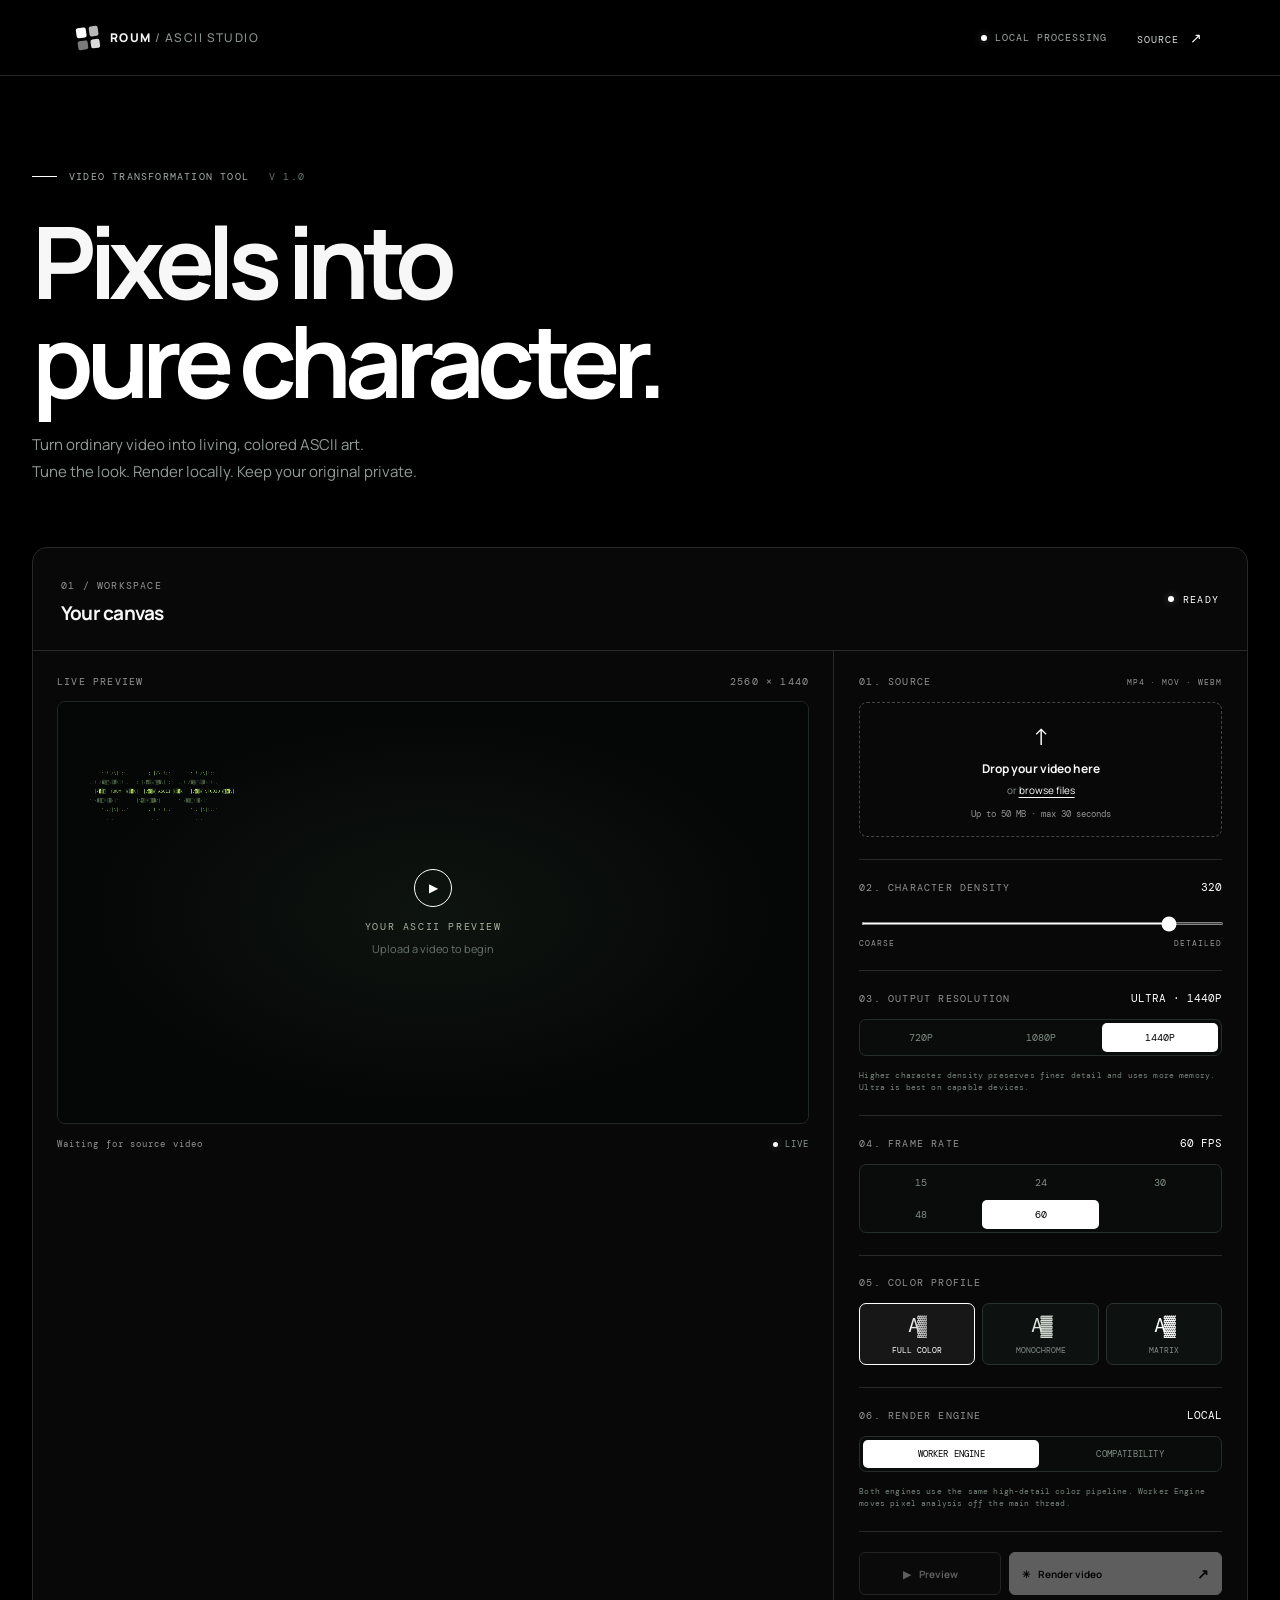
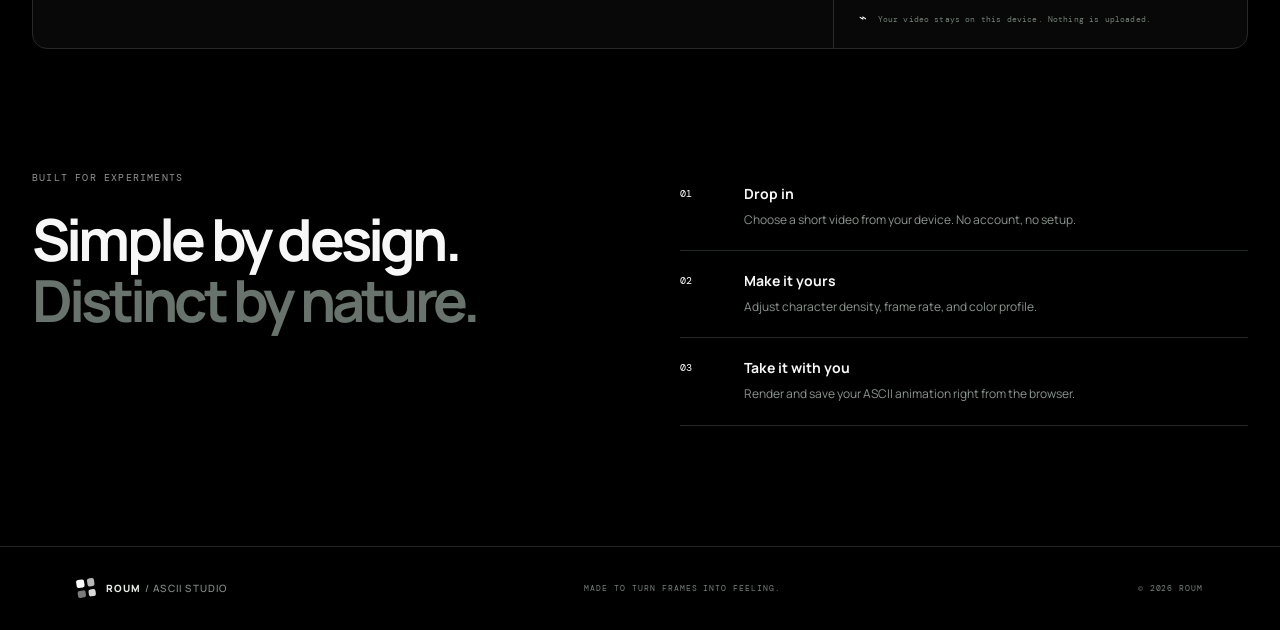
==== commit 433be2b1: "Increase character density controls and clarify quality" ====
--- a/index.html
+++ b/index.html
@@ -6,11 +6,11 @@
 <section class="studio" aria-label="ASCII video studio"><div class="studio-head"><div><span class="section-kicker">01 / WORKSPACE</span><h2>Your canvas</h2></div><span class="workspace-status" id="workspaceStatus"><i></i> READY</span></div>
 <div class="workspace-grid"><div class="preview-panel"><div class="panel-top"><span>LIVE PREVIEW</span><span class="preview-dimensions" id="previewDimensions">1280 × 720</span></div><div class="preview-wrap" id="previewWrap"><canvas id="previewCanvas" width="1280" height="720" aria-label="ASCII video preview"></canvas><div class="preview-overlay" id="previewOverlay"><div class="play-symbol">▶</div><span>YOUR ASCII PREVIEW</span><small>Upload a video to begin</small></div></div><div class="preview-foot"><span id="previewHint">Waiting for source video</span><span class="live-dot"><i></i> LIVE</span></div></div>
 <aside class="control-panel"><div class="control-block"><div class="control-heading"><span class="section-kicker">01. SOURCE</span><span class="tiny-label">MP4 · MOV · WEBM</span></div><label class="upload-zone" id="uploadZone" for="videoInput"><input id="videoInput" type="file" accept="video/*,.mp4,.mov,.m4v,.webm,.3gp,.3g2"><span class="upload-icon">↑</span><strong>Drop your video here</strong><span>or <u>browse files</u></span><small>Up to 50 MB · max 30 seconds</small></label><div class="file-card hidden" id="fileCard"><span class="file-icon">▣</span><div class="file-info"><strong id="fileName">video.mp4</strong><small id="fileMeta">0 MB · 0:00</small></div><button class="icon-button" id="removeFile" type="button" aria-label="Remove video">×</button></div></div>
-<div class="control-block"><div class="control-heading"><span class="section-kicker">02. CHARACTER DENSITY</span><output id="columnsValue">112</output></div><input id="columns" class="range" type="range" min="64" max="180" step="4" value="112"><div class="range-labels"><span>COARSE</span><span>DETAILED</span></div></div>
-<div class="control-block"><div class="control-heading"><span class="section-kicker">03. OUTPUT RESOLUTION</span><output id="resolutionValue">ULTRA · 1440P</output></div><div class="segmented resolution-options" role="group" aria-label="Output resolution"><button type="button" data-quality="standard">720P</button><button type="button" data-quality="high">1080P</button><button type="button" class="selected" data-quality="ultra">1440P</button></div><p class="privacy-note">Ultra uses more memory and may be slower on mobile devices.</p></div>
+<div class="control-block"><div class="control-heading"><span class="section-kicker">02. CHARACTER DENSITY</span><output id="columnsValue">112</output></div><input id="columns" class="range" type="range" min="64" max="360" step="8" value="320"><div class="range-labels"><span>COARSE</span><span>DETAILED</span></div></div>
+<div class="control-block"><div class="control-heading"><span class="section-kicker">03. OUTPUT RESOLUTION</span><output id="resolutionValue">ULTRA · 1440P</output></div><div class="segmented resolution-options" role="group" aria-label="Output resolution"><button type="button" data-quality="standard">720P</button><button type="button" data-quality="high">1080P</button><button type="button" class="selected" data-quality="ultra">1440P</button></div><p class="privacy-note">Higher character density preserves finer detail and uses more memory. Ultra is best on capable devices.</p></div>
 <div class="control-block"><div class="control-heading"><span class="section-kicker">04. FRAME RATE</span><output id="fpsValue">30 FPS</output></div><div class="segmented" role="group" aria-label="Frame rate"><button type="button" data-fps="15">15</button><button type="button" data-fps="24">24</button><button type="button" data-fps="30">30</button><button type="button" data-fps="48">48</button><button type="button" class="selected" data-fps="60">60</button></div></div>
 <div class="control-block"><div class="control-heading"><span class="section-kicker">05. COLOR PROFILE</span></div><div class="palette-grid"><button type="button" class="palette selected" data-palette="color"><span class="palette-preview palette-color">A▓</span><span>FULL COLOR</span></button><button type="button" class="palette" data-palette="mono"><span class="palette-preview palette-mono">A▓</span><span>MONOCHROME</span></button><button type="button" class="palette" data-palette="matrix"><span class="palette-preview palette-matrix">A▓</span><span>MATRIX</span></button></div></div>
-<div class="control-block"><div class="control-heading"><span class="section-kicker">06. RENDER ENGINE</span><output>LOCAL</output></div><div class="segmented engine-options" role="group" aria-label="Render engine"><button type="button" class="selected" data-engine="worker">WORKER ENGINE</button><button type="button" data-engine="main">COMPATIBILITY</button></div><p class="privacy-note">Worker Engine moves pixel analysis off the main thread. Compatibility Engine uses the standard browser renderer. Both keep your video on this device.</p></div><div class="control-actions"><button class="button button-secondary" id="previewButton" type="button" disabled><span>▶</span> Preview</button><button class="button button-primary" id="renderButton" type="button" disabled><span>✳</span> Render video <span class="button-arrow">↗</span></button></div><p class="privacy-note"><span>⌁</span> Your video stays on this device. Nothing is uploaded.</p></aside></div>
+<div class="control-block"><div class="control-heading"><span class="section-kicker">06. RENDER ENGINE</span><output>LOCAL</output></div><div class="segmented engine-options" role="group" aria-label="Render engine"><button type="button" class="selected" data-engine="worker">WORKER ENGINE</button><button type="button" data-engine="main">COMPATIBILITY</button></div><p class="privacy-note">Both engines use the same high-detail color pipeline. Worker Engine moves pixel analysis off the main thread.</p></div><div class="control-actions"><button class="button button-secondary" id="previewButton" type="button" disabled><span>▶</span> Preview</button><button class="button button-primary" id="renderButton" type="button" disabled><span>✳</span> Render video <span class="button-arrow">↗</span></button></div><p class="privacy-note"><span>⌁</span> Your video stays on this device. Nothing is uploaded.</p></aside></div>
 <div class="render-progress hidden" id="renderProgress"><div class="progress-top"><span id="progressLabel">RENDERING YOUR VIDEO</span><strong id="progressPercent">0%</strong></div><div class="progress-track"><span id="progressBar"></span></div><p id="progressDetail">Preparing frames…</p></div><div class="result-panel hidden" id="resultPanel"><div class="result-copy"><span class="section-kicker">RENDER COMPLETE</span><strong>Your ASCII video is ready.</strong><small id="resultMeta">MP4 · ready to save</small></div><div class="result-actions"><button class="button button-secondary" id="saveGalleryButton" type="button">↗ Save to Photos</button><a class="button button-primary download-button" id="downloadButton" href="#" download="roum-ascii.mp4">↓ Download video</a></div></div></section>
 <section class="how-section"><div><span class="section-kicker">BUILT FOR EXPERIMENTS</span><h2>Simple by design.<br><span class="muted-heading">Distinct by nature.</span></h2></div><div class="feature-list"><article><span class="feature-number">01</span><div><h3>Drop in</h3><p>Choose a short video from your device. No account, no setup.</p></div></article><article><span class="feature-number">02</span><div><h3>Make it yours</h3><p>Adjust character density, frame rate, and color profile.</p></div></article><article><span class="feature-number">03</span><div><h3>Take it with you</h3><p>Render and save your ASCII animation right from the browser.</p></div></article></div></section></main>
 <footer><a class="brand footer-brand" href="./"><span class="brand-mark"><span></span><span></span><span></span><span></span></span><span>ROUM<span class="brand-light"> / ASCII STUDIO</span></span></a><span>MADE TO TURN FRAMES INTO FEELING.</span><span>© 2026 ROUM</span></footer><video id="sourceVideo" class="hidden-video" playsinline muted></video><div class="toast" id="toast" role="status" aria-live="polite"></div></body></html>
